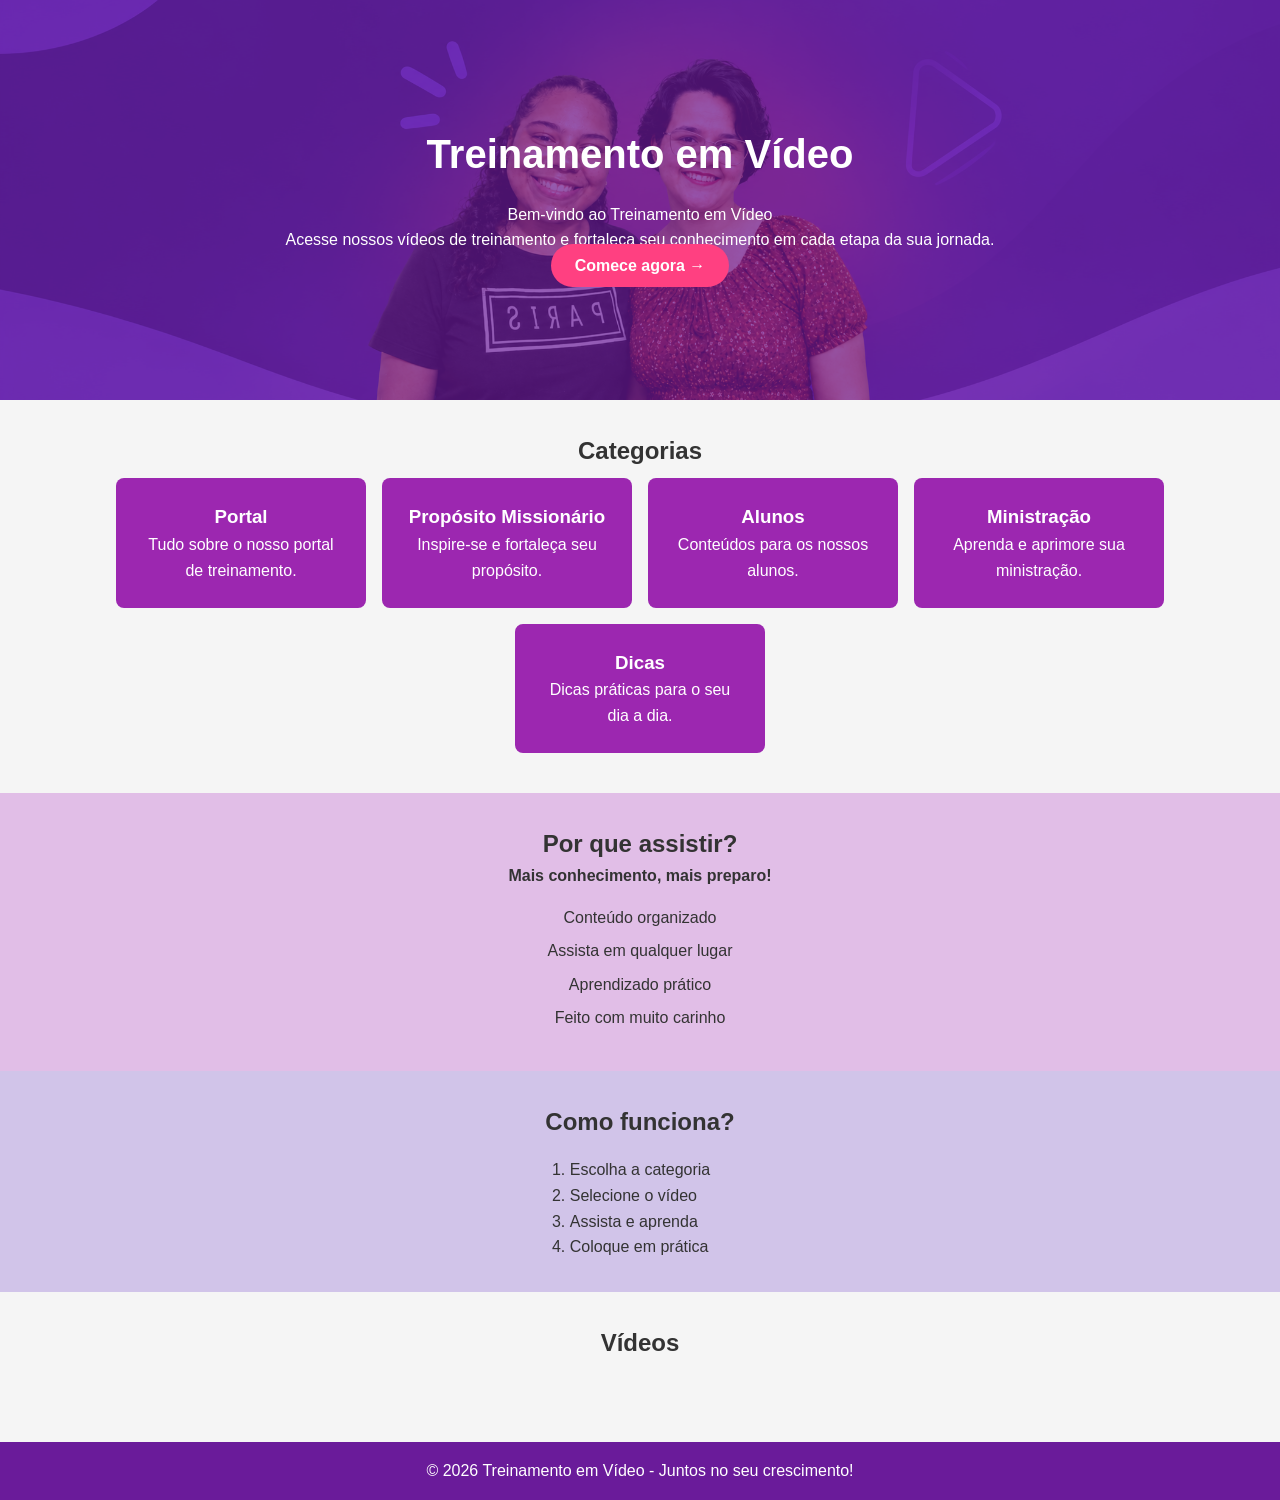
==== index.html @ 5c765dc5 "site de treinamentos" ====
<!DOCTYPE html>
<html lang="pt-BR">
<head>
  <meta charset="UTF-8">
  <meta name="viewport" content="width=device-width, initial-scale=1.0">
  <title>Treinamento em Vídeo</title>
  <link rel="stylesheet" href="/style/style.css">
</head>

<body>
    <header class="hero">
        <div class="hero-text">
            <h1>Treinamento em Vídeo</h1>
            <p>Bem-vindo ao Treinamento em Vídeo<br>
            Acesse nossos vídeos de treinamento e fortaleça seu conhecimento em cada etapa da sua jornada.</p>
            <a href="#categorias" class="btn">Comece agora →</a>
        </div>
    </header>
    
    <main>
        <!-- Categorias -->
        <section id="categorias" class="categories">
            <h2>Categorias</h2>
            <div class="cards">
                
                <div class="card" onclick="showVideos('portal')">
                    <h3>Portal</h3>
                    <p>Tudo sobre o nosso portal de treinamento.</p>
                </div>
        
                <div class="card" onclick="showVideos('proposito')">
                    <h3>Propósito Missionário</h3>
                    <p>Inspire-se e fortaleça seu propósito.</p>
                </div>
                
                <div class="card" onclick="showVideos('alunos')">
                    <h3>Alunos</h3>
                    <p>Conteúdos para os nossos alunos.</p>
                </div>
        
                <div class="card" onclick="showVideos('ministracao')">
                    <h3>Ministração</h3>
                    <p>Aprenda e aprimore sua ministração.</p>
                </div>
                
                <div class="card" onclick="showVideos('dicas')">
                    <h3>Dicas</h3>
                    <p>Dicas práticas para o seu dia a dia.</p>
                </div>
            </div>
        </section>
        
        <!-- Por que assistir -->
        <section class="info">
            <h2>Por que assistir?</h2>
            <p><strong>Mais conhecimento, mais preparo!</strong></p>
            
            <ul>
                <li>Conteúdo organizado</li>
                <li>Assista em qualquer lugar</li>
                <li>Aprendizado prático</li>
                <li>Feito com muito carinho</li>
            </ul>
        </section>
        
        <!-- Como funciona -->
        <section class="steps">
            <h2>Como funciona?</h2>
            
            <ol>
                <li>Escolha a categoria</li>
                <li>Selecione o vídeo</li>
                <li>Assista e aprenda</li>
                <li>Coloque em prática</li>
            </ol>
        </section>
        
        <!-- Vídeos -->
        <section id="videos" class="videos">
            <h2>Vídeos</h2>
            <div id="video-list" class="video-list"></div>
        </section>
    </main>
    
    <footer>
        <p>© 2026 Treinamento em Vídeo - Juntos no seu crescimento!</p>
    </footer>
    
    <script src="/scripts/script.js"></script>
</body>
</html>
---- style/style.css ----
/* Reset */
* {
  margin: 0;
  padding: 0;
  box-sizing: border-box;
}

body {
  font-family: 'Arial', sans-serif;
  background: #f5f5f5;
  color: #333;
  line-height: 1.6;
}

/* Hero */
.hero {
  background: url("/img/background.png") no-repeat center center/cover;
  height: 400px;
  display: flex;
  align-items: center;
  justify-content: center;
  text-align: center;
  color: #fff;
  position: relative;
}

.hero::after {
  content: "";
  position: absolute;
  top: 0; left: 0; right: 0; bottom: 0;
  background: rgba(106, 27, 154, 0.7);
}

.hero-text {
  position: relative;
  z-index: 1;
}

.hero h1 {
  font-size: 2.5rem;
  margin-bottom: 1rem;
}

.hero .btn {
  background: #ff4081;
  color: #fff;
  padding: 0.8rem 1.5rem;
  border-radius: 25px;
  text-decoration: none;
  font-weight: bold;
  transition: background 0.3s;
}

.hero .btn:hover {
  background: #f50057;
}

/* Categorias */
.categories {
  padding: 2rem;
  text-align: center;
}

.cards {
  display: flex;
  flex-wrap: wrap;
  justify-content: center;
}

.card {
  background: #9c27b0;
  color: #fff;
  padding: 1.5rem;
  margin: 0.5rem;
  border-radius: 8px;
  width: 250px;
  cursor: pointer;
  transition: transform 0.2s ease, background 0.3s;
}

.card:hover {
  transform: scale(1.05);
  background: #7b1fa2;
}

/* Info */
.info {
  background: #e1bee7;
  padding: 2rem;
  text-align: center;
}

.info ul {
  list-style: none;
  margin-top: 1rem;
}

.info li {
  margin: 0.5rem 0;
}

/* Steps */
.steps {
  background: #d1c4e9;
  padding: 2rem;
  text-align: center;
}

.steps ol {
  margin-top: 1rem;
  text-align: left;
  display: inline-block;
}

/* Vídeos */
.videos {
  padding: 2rem;
  text-align: center;
}

.video-list {
  display: flex;
  flex-wrap: wrap;
  justify-content: center;
  margin-top: 1rem;
}

.video-card {
  background: #fff;
  border: 1px solid #ddd;
  border-radius: 8px;
  margin: 0.5rem;
  padding: 1rem;
  width: 300px;
}

.video-card iframe {
  width: 100%;
  height: 180px;
  border-radius: 8px;
}

/* Footer */
footer {
  background: #6a1b9a;
  color: #fff;
  text-align: center;
  padding: 1rem;
  margin-top: 2rem;
}

/* Responsividade */
@media (max-width: 768px) {
  .hero {
    height: 250px;
  }

  .card {
    width: 100%;
  }

  .video-card {
    width: 100%;
  }
}
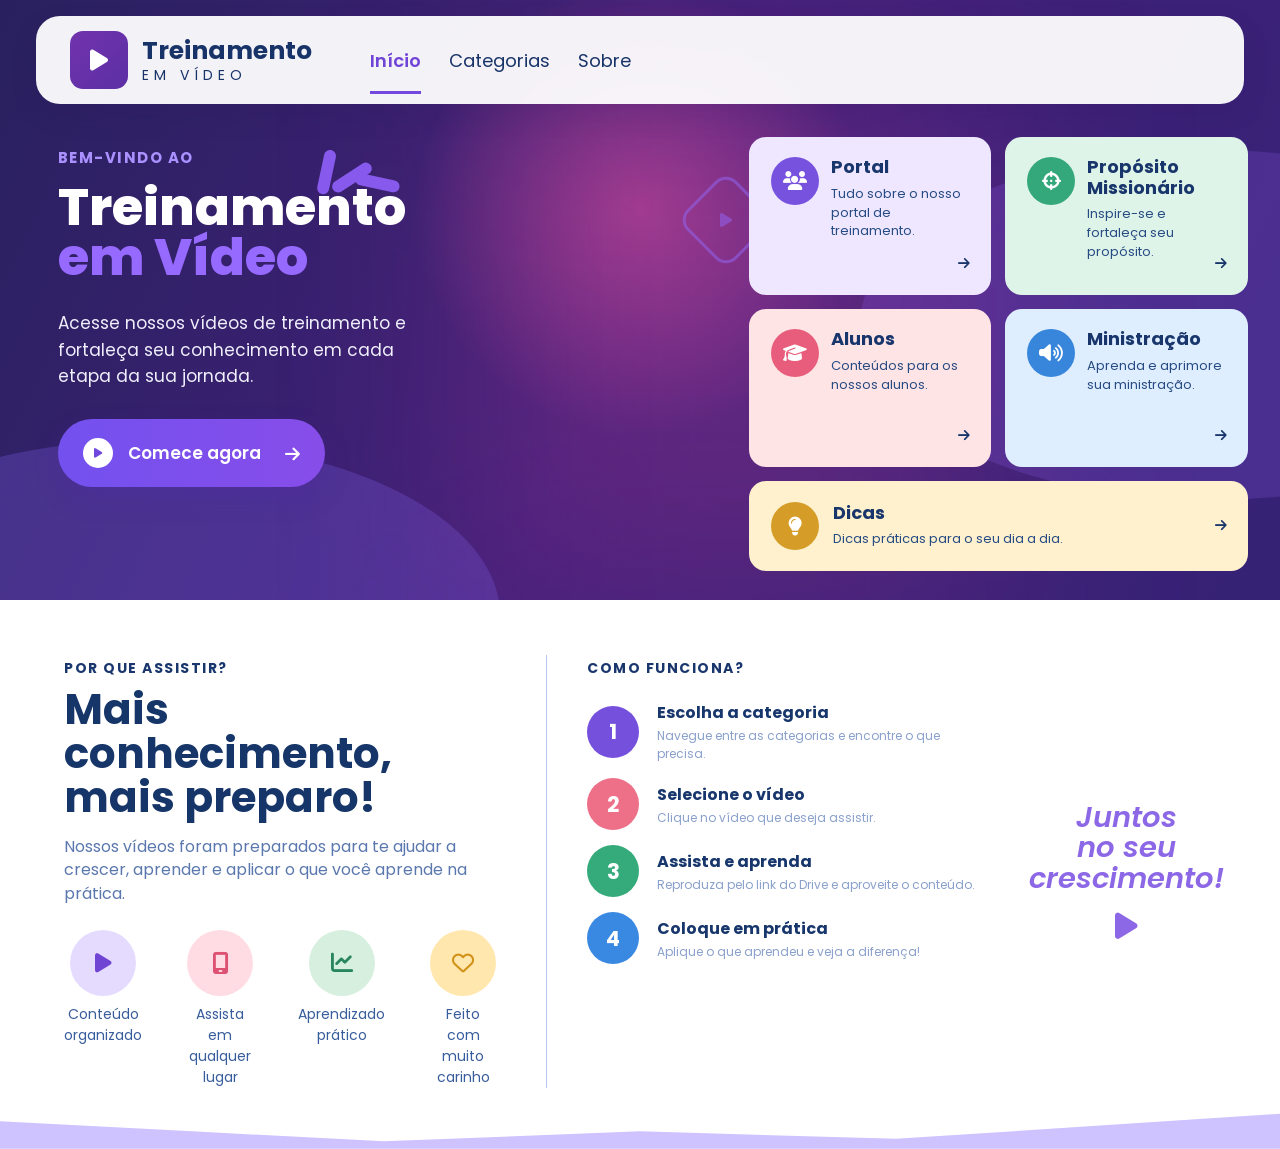
==== commit 6cc0f915: "SITE TREINAMENTO SEGUNDO SITE" ====
--- a/index.html
+++ b/index.html
@@ -1,91 +1,310 @@
 <!DOCTYPE html>
 <html lang="pt-BR">
 <head>
-  <meta charset="UTF-8">
-  <meta name="viewport" content="width=device-width, initial-scale=1.0">
-  <title>Treinamento em Vídeo</title>
-  <link rel="stylesheet" href="/style/style.css">
+    <meta charset="UTF-8">
+    <meta name="viewport" content="width=device-width, initial-scale=1.0">
+    <title>Treinamento em Vídeo</title>
+    <link rel="preconnect" href="https://fonts.googleapis.com">
+    <link rel="preconnect" href="https://fonts.gstatic.com" crossorigin>
+    <link href="https://fonts.googleapis.com/css2?family=Poppins:wght@400;500;600;700;800&display=swap" rel="stylesheet">
+    <link rel="stylesheet" href="https://cdnjs.cloudflare.com/ajax/libs/font-awesome/6.5.2/css/all.min.css">
+    <link rel="stylesheet" href="/style/style.css">
 </head>
 
 <body>
-    <header class="hero">
-        <div class="hero-text">
-            <h1>Treinamento em Vídeo</h1>
-            <p>Bem-vindo ao Treinamento em Vídeo<br>
-            Acesse nossos vídeos de treinamento e fortaleça seu conhecimento em cada etapa da sua jornada.</p>
-            <a href="#categorias" class="btn">Comece agora →</a>
-        </div>
+    <header class="header">
+        <div class="logo">
+            <div class="logo-icon">
+                <i class="fa-solid fa-play"></i>
+            </div>
+            
+            <div class="logo-text">
+                <strong>Treinamento</strong>
+                <span>EM VÍDEO</span>
+            </div>
+        </div>
+        
+        <nav class="navigation">
+            <a href="#" class="active">
+                Início
+            </a>
+            
+            <a href="#categorias">
+                Categorias
+            </a>
+
+            <a href="#sobre">
+                Sobre
+            </a>
+        </nav>
     </header>
     
-    <main>
-        <!-- Categorias -->
-        <section id="categorias" class="categories">
-            <h2>Categorias</h2>
-            <div class="cards">
-                
-                <div class="card" onclick="showVideos('portal')">
+    <section class="hero">
+        <!-- elementos decorativos -->    
+        <div class="hero-glow"></div>
+        
+        <div class="decor-lines">
+            <span></span>
+            <span></span>
+            <span></span>
+        </div>
+        
+        <div class="play-decoration">
+            <i class="fa-solid fa-play"></i>
+        </div>
+        
+        <!-- conteúdo da esquerda -->
+        <div class="hero-content">
+            <span class="eyebrow">
+                BEM-VINDO AO
+            </span>
+            
+            <h1>
+                Treinamento
+                <br>
+                <span>em Vídeo</span>
+            </h1>
+            
+            <p>
+                Acesse nossos vídeos de treinamento
+                e fortaleça seu conhecimento em
+                cada etapa da sua jornada.
+            </p>
+            
+            <a href="#categorias" class="main-button">   
+                <span class="button-play">
+                    <i class="fa-solid fa-play"></i>
+                </span>
+                Comece agora
+                <i class="fa-solid fa-arrow-right"></i>
+            </a>
+        </div>
+        
+        <!-- CARDS -->
+        <div class="categories" id="categorias">
+            <button class="category-card portal">
+                
+                <div class="card-icon">
+                    <i class="fa-solid fa-users"></i>
+                </div>
+                
+                <div>
                     <h3>Portal</h3>
-                    <p>Tudo sobre o nosso portal de treinamento.</p>
-                </div>
-        
-                <div class="card" onclick="showVideos('proposito')">
+                    
+                    <p>
+                        Tudo sobre o nosso
+                        portal de treinamento.
+                    </p>
+                </div>
+                
+                <i class="fa-solid fa-arrow-right arrow"></i>
+            </button>
+            
+            <button class="category-card mission">
+                <div class="card-icon">
+                    <i class="fa-solid fa-crosshairs"></i>
+                </div>
+                
+                <div>
                     <h3>Propósito Missionário</h3>
-                    <p>Inspire-se e fortaleça seu propósito.</p>
-                </div>
-                
-                <div class="card" onclick="showVideos('alunos')">
-                    <h3>Alunos</h3>
-                    <p>Conteúdos para os nossos alunos.</p>
-                </div>
-        
-                <div class="card" onclick="showVideos('ministracao')">
+                    
+                    <p>
+                        Inspire-se e fortaleça
+                        seu propósito.
+                    </p>
+                </div>
+                
+                <i class="fa-solid fa-arrow-right arrow"></i>
+            </button>
+            
+            <button class="category-card students">
+                <div class="card-icon">
+                    <i class="fa-solid fa-graduation-cap"></i>
+                </div>
+                
+                <div>
+                    <h3>Alunos</h3> 
+                    <p>
+                        Conteúdos para
+                        os nossos alunos.
+                    </p>
+                </div>
+                
+                <i class="fa-solid fa-arrow-right arrow"></i>
+            </button>
+            
+            <button class="category-card ministry">
+                <div class="card-icon">
+                    <i class="fa-solid fa-volume-high"></i>
+                </div>
+                
+                <div>
                     <h3>Ministração</h3>
-                    <p>Aprenda e aprimore sua ministração.</p>
-                </div>
-                
-                <div class="card" onclick="showVideos('dicas')">
+                    <p>
+                        Aprenda e aprimore
+                        sua ministração.
+                    </p>
+                </div>
+                
+                <i class="fa-solid fa-arrow-right arrow"></i>
+            </button>
+            
+            <button class="category-card tips">
+                <div class="card-icon">
+                    <i class="fa-solid fa-lightbulb"></i>
+                </div>
+                
+                <div>
                     <h3>Dicas</h3>
-                    <p>Dicas práticas para o seu dia a dia.</p>
+                    <p>
+                        Dicas práticas para o seu dia a dia.
+                    </p>
+                </div>
+                <i class="fa-solid fa-arrow-right arrow"></i>
+            </button>
+        </div>
+    </section>
+    
+    <section class="information" id="sobre">
+        <div class="why">
+            
+            <span class="section-label">
+                POR QUE ASSISTIR?
+            </span>
+            
+            <h2>
+                Mais conhecimento,
+                <br>
+                mais preparo!
+            </h2>
+            
+            <p>
+                Nossos vídeos foram preparados para te ajudar
+                a crescer, aprender e aplicar o que você aprende
+                na prática.
+            </p>
+            
+            <div class="benefits">
+                <div class="benefit">
+                    <div class="benefit-icon purple">
+                        <i class="fa-solid fa-play"></i>
+                    </div>
+                    
+                    <span>
+                        Conteúdo
+                        <br>
+                        organizado
+                    </span>
+                </div>
+                
+                <div class="benefit">
+                    <div class="benefit-icon pink">
+                        <i class="fa-solid fa-mobile-screen"></i>
+                    </div>
+                    
+                    <span>
+                        Assista em
+                        <br>
+                        qualquer lugar
+                    </span>
+                </div>
+                
+                <div class="benefit">
+                    <div class="benefit-icon green">
+                        <i class="fa-solid fa-chart-line"></i>
+                    </div>
+                    
+                    <span>
+                        Aprendizado
+                        <br>
+                        prático
+                    </span>
+                </div>
+                
+                <div class="benefit">
+                    <div class="benefit-icon yellow">
+                        <i class="fa-regular fa-heart"></i>
+                    </div>
+                    
+                    <span>
+                        Feito com
+                        <br>
+                        muito carinho
+                    </span>
                 </div>
             </div>
-        </section>
-        
-        <!-- Por que assistir -->
-        <section class="info">
-            <h2>Por que assistir?</h2>
-            <p><strong>Mais conhecimento, mais preparo!</strong></p>
-            
-            <ul>
-                <li>Conteúdo organizado</li>
-                <li>Assista em qualquer lugar</li>
-                <li>Aprendizado prático</li>
-                <li>Feito com muito carinho</li>
-            </ul>
-        </section>
-        
-        <!-- Como funciona -->
-        <section class="steps">
-            <h2>Como funciona?</h2>
-            
-            <ol>
-                <li>Escolha a categoria</li>
-                <li>Selecione o vídeo</li>
-                <li>Assista e aprenda</li>
-                <li>Coloque em prática</li>
-            </ol>
-        </section>
-        
-        <!-- Vídeos -->
-        <section id="videos" class="videos">
-            <h2>Vídeos</h2>
-            <div id="video-list" class="video-list"></div>
-        </section>
-    </main>
-    
-    <footer>
-        <p>© 2026 Treinamento em Vídeo - Juntos no seu crescimento!</p>
-    </footer>
-    
+        </div>
+        
+        <div class="how">
+            <span class="section-label">
+                COMO FUNCIONA?
+            </span>
+            
+            <div class="steps">
+                <div class="step">
+                    <div class="step-number purple-bg">
+                        1
+                    </div>
+                    
+                    <div>
+                        <h3>Escolha a categoria</h3>
+                        <p>
+                            Navegue entre as categorias e encontre o que precisa.
+                        </p>
+                    </div>
+                </div>
+                
+                <div class="step">
+                    <div class="step-number pink-bg">
+                        2
+                    </div>
+                    
+                    <div>
+                        <h3>Selecione o vídeo</h3>
+                        <p>
+                            Clique no vídeo que deseja assistir.
+                        </p>
+                    </div>
+                </div>
+                
+                <div class="step">
+                    <div class="step-number green-bg">
+                        3
+                    </div>
+                    
+                    <div>
+                        <h3>Assista e aprenda</h3>
+                        <p>
+                            Reproduza pelo link do Drive e aproveite o conteúdo.
+                        </p>
+                    </div>
+                </div>
+                
+                <div class="step">
+                    <div class="step-number blue-bg">
+                        4
+                    </div>
+                    
+                    <div>
+                        <h3>Coloque em prática</h3>
+                        <p>Aplique o que aprendeu e veja a diferença!</p>
+                    </div>
+                </div>
+            </div>
+        </div>
+        
+        <div class="growth-message">
+            <span>
+                Juntos
+                <br>
+                no seu
+                <br>
+                crescimento!
+            </span>
+            
+            <i class="fa-solid fa-play"></i>
+        </div>
+    </section>
     <script src="/scripts/script.js"></script>
 </body>
 </html>
--- a/style/style.css
+++ b/style/style.css
@@ -1,165 +1,915 @@
-/* Reset */
+/* =====================================================
+   RESET
+===================================================== */
+
 * {
-  margin: 0;
-  padding: 0;
-  box-sizing: border-box;
-}
+    margin: 0;
+    padding: 0;
+    box-sizing: border-box;
+}
+
+html {scroll-behavior: smooth;}
 
 body {
-  font-family: 'Arial', sans-serif;
-  background: #f5f5f5;
-  color: #333;
-  line-height: 1.6;
-}
-
-/* Hero */
+    font-family: "Poppins", sans-serif;
+    color: #142f63;
+    background: #ffffff;
+    overflow-x: hidden;
+}
+
+button,
+input {
+    font-family: inherit;
+}
+
+button {border: none;}
+
+
+/* =====================================================
+   HEADER
+===================================================== */
+
+.header {
+    width: calc(100% - 72px);
+    height: 88px;
+    position: absolute;
+    top: 16px;
+    left: 36px;
+    z-index: 20;
+    display: flex;
+    align-items: center;
+    padding: 0 34px;
+    background: rgba(255,255,255,0.94);
+    border-radius: 24px;
+    box-shadow: 0 10px 30px rgba(23, 18, 70, 0.08);
+}
+
+
+/* logo */
+.logo {
+    display: flex;
+    align-items: center;
+    gap: 14px;
+    min-width: 360px;
+}
+
+.logo-icon {
+    width: 58px;
+    height: 58px;
+    display: flex;
+    align-items: center;
+    justify-content: center;
+    border-radius: 13px;
+    background:
+        linear-gradient(
+            135deg,
+            #7133ad,
+            #5c2fa5
+        );
+
+    color: white;
+    font-size: 24px;
+}
+
+.logo-text {
+    display: flex;
+    flex-direction: column;
+    line-height: 1;
+}
+
+.logo-text strong {
+    font-size: 31px;
+    color: #173368;
+    font-weight: 700;
+}
+
+.logo-text span {
+    margin-top: 5px;
+    font-size: 14px;
+    letter-spacing: 5px;
+    color: #173368;
+}
+
+
+/* navegação */
+
+.navigation {
+    display: flex;
+    align-items: center;
+    gap: 52px;
+}
+
+.navigation a {
+    position: relative;
+    text-decoration: none;
+    color: #173368;
+    font-size: 18px;
+}
+
+.navigation a.active {
+    color: #7044d7;
+    font-weight: 600;
+}
+
+.navigation a.active::after {
+    content: "";
+    position: absolute;
+    left: 0;
+    right: 0;
+    bottom: -20px;
+    height: 3px;
+    background: #7348df;
+}
+
+
+/* header direita */
+
+.header-right {
+    margin-left: auto;
+    display: flex;
+    align-items: center;
+    gap: 28px;
+}
+
+.search {
+    width: 318px;
+    height: 46px;
+    border-radius: 25px;
+    display: flex;
+    align-items: center;
+    gap: 14px;
+    padding: 0 18px;
+    background: #e8edf5;
+}
+
+.search i {
+    color: #173368;
+    font-size: 17px;
+}
+
+.search input {
+    width: 100%;
+    border: none;
+    outline: none;
+    background: transparent;
+    color: #173368;
+    font-size: 14px;
+}
+
+.search input::placeholder {
+    color: #7d91b7;
+}
+
+.profile-button {
+    width: 46px;
+    height: 46px;
+    border-radius: 50%;
+    background: #35217e;
+    color: white;
+    font-size: 18px;
+    cursor: pointer;
+}
+
+
+/* =====================================================
+   HERO
+===================================================== */
+
 .hero {
-  background: url("/img/background.png") no-repeat center center/cover;
-  height: 400px;
-  display: flex;
-  align-items: center;
-  justify-content: center;
-  text-align: center;
-  color: #fff;
-  position: relative;
+    min-height: 600px;
+    position: relative;
+    overflow: hidden;
+    padding-top: 145px;
+    background:
+
+        radial-gradient(
+            circle at 50% 35%,
+            rgba(183, 69, 151, 0.72),
+            transparent 30%
+        ),
+
+        linear-gradient(
+            115deg,
+            #29215f 0%,
+            #43207b 50%,
+            #352275 100%
+        );
+}
+
+
+/* formas decorativas */
+.hero::before {
+    content: "";
+    position: absolute;
+    width: 700px;
+    height: 350px;
+    left: -200px;
+    bottom: -190px;
+    border-radius: 50%;
+    background: rgba(111, 83, 208, 0.35);
 }
 
 .hero::after {
-  content: "";
-  position: absolute;
-  top: 0; left: 0; right: 0; bottom: 0;
-  background: rgba(106, 27, 154, 0.7);
-}
-
-.hero-text {
-  position: relative;
-  z-index: 1;
+    content: "";
+    position: absolute;
+    width: 700px;
+    height: 350px;
+    right: -280px;
+    top: 150px;
+    border-radius: 50%;
+    background: rgba(133, 83, 218, 0.25);
+}
+
+
+/* brilho */
+.hero-glow {
+    position: absolute;
+    width: 500px;
+    height: 500px;
+    left: 38%;
+    top: 100px;
+    background: rgba(213, 68, 151, 0.20);
+    filter: blur(100px);
+}
+
+/* =====================================================
+   HERO TEXTO
+===================================================== */
+
+.hero-content {
+    position: relative;
+    z-index: 8;
+    width: 31%;
+    margin-left: 4.5%;
+}
+
+.eyebrow {
+    color: #aa91ff;
+    font-size: 15px;
+    font-weight: 700;
+    letter-spacing: 1.5px;
 }
 
 .hero h1 {
-  font-size: 2.5rem;
-  margin-bottom: 1rem;
-}
-
-.hero .btn {
-  background: #ff4081;
-  color: #fff;
-  padding: 0.8rem 1.5rem;
-  border-radius: 25px;
-  text-decoration: none;
-  font-weight: bold;
-  transition: background 0.3s;
-}
-
-.hero .btn:hover {
-  background: #f50057;
-}
-
-/* Categorias */
+    margin-top: 12px;
+    color: white;
+    font-size: clamp(46px, 4vw, 68px);
+    line-height: 0.98;
+    font-weight: 800;
+}
+
+.hero h1 span {color: #9669ff;}
+
+.hero-content p {
+    max-width: 390px;
+    margin-top: 28px;
+    color: #f0effc;
+    font-size: 17px;
+    line-height: 1.55;
+}
+
+
+/* botão */
+.main-button {
+    margin-top: 30px;
+    width: 267px;
+    height: 68px;
+    display: flex;
+    align-items: center;
+    gap: 15px;
+    padding: 0 25px;
+    border-radius: 40px;
+    color: white;
+    text-decoration: none;
+    font-size: 17px;
+    font-weight: 600;
+    background:
+        linear-gradient(
+            90deg,
+            #7351ef,
+            #874de9
+        );
+
+    box-shadow:
+        0 12px 25px rgba(76, 41, 165, 0.3);
+    transition: 0.3s;
+}
+
+.main-button:hover {
+    transform: translateY(-3px);
+    box-shadow: 0 15px 35px rgba(76, 41, 165, 0.45);
+}
+
+.main-button > i {
+    margin-left: auto;
+}
+
+.button-play {
+    width: 30px;
+    height: 30px;
+    display: flex;
+    align-items: center;
+    justify-content: center;
+    background: white;
+    color: #7048df;
+    border-radius: 50%;
+    font-size: 11px;
+}
+
+
+/* =====================================================
+   FOTO DAS PESSOAS
+===================================================== */
+.people {
+    position: absolute;
+    z-index: 5;
+    left: 25%;
+    bottom: 0;
+    width: 40%;
+    max-width: 620px;
+}
+
+.people img {
+    display: block;
+    width: 100%;
+    height: auto;
+    object-fit: contain;
+    object-position: bottom;
+    filter:
+        drop-shadow(
+            0 15px 30px rgba(0,0,0,0.15)
+        );
+
+}
+
+/* =====================================================
+   DECORAÇÕES
+===================================================== */
+
+.decor-lines {
+    position: absolute;
+    z-index: 3;
+    left: 25%;
+    top: 155px;
+    display: flex;
+    gap: 14px;
+    transform: rotate(12deg);
+}
+
+.decor-lines span {
+    width: 12px;
+    height: 45px;
+    border-radius: 20px;
+    background: #8759ec;
+}
+
+.decor-lines span:nth-child(2) {
+    transform: rotate(45deg);
+}
+
+.decor-lines span:nth-child(3) {
+    transform: rotate(90deg);
+}
+
+
+.play-decoration {
+    position: absolute;
+    z-index: 3;
+    left: 54%;
+    top: 185px;
+    width: 70px;
+    height: 70px;
+    display: flex;
+    align-items: center;
+    justify-content: center;
+    border: 3px solid rgba(146, 95, 230, 0.6);
+    border-radius: 15px;
+    transform: rotate(45deg);
+    color: rgba(146, 95, 230, 0.6);
+}
+
+.play-decoration i { transform: rotate(-45deg);}
+
+
+/* =====================================================
+   CARDS
+===================================================== */
+
 .categories {
-  padding: 2rem;
-  text-align: center;
-}
-
-.cards {
-  display: flex;
-  flex-wrap: wrap;
-  justify-content: center;
-}
-
-.card {
-  background: #9c27b0;
-  color: #fff;
-  padding: 1.5rem;
-  margin: 0.5rem;
-  border-radius: 8px;
-  width: 250px;
-  cursor: pointer;
-  transition: transform 0.2s ease, background 0.3s;
-}
-
-.card:hover {
-  transform: scale(1.05);
-  background: #7b1fa2;
-}
-
-/* Info */
-.info {
-  background: #e1bee7;
-  padding: 2rem;
-  text-align: center;
-}
-
-.info ul {
-  list-style: none;
-  margin-top: 1rem;
-}
-
-.info li {
-  margin: 0.5rem 0;
-}
-
-/* Steps */
+    position: absolute;
+    z-index: 10;
+    right: 2.5%;
+    top: 137px;
+    width: 37%;
+    display: grid;
+    grid-template-columns: 1fr 1fr;
+    gap: 14px;
+}
+
+.category-card {
+    min-height: 158px;
+    position: relative;
+    padding: 20px 22px;
+    border-radius: 17px;
+    text-align: left;
+    cursor: pointer;
+    display: grid;
+    grid-template-columns: 48px 1fr;
+    column-gap: 12px;
+    transition: 0.25s;
+}
+
+.category-card:hover {
+    transform: translateY(-4px);
+    box-shadow:
+        0 15px 30px rgba(0,0,0,0.12);
+}
+
+.category-card h3 {
+    color: #18366b;
+    font-size: 18px;
+    line-height: 1.15;
+    margin-bottom: 7px;
+}
+
+.category-card p {
+    color: #274b83;
+    font-size: 13px;
+    line-height: 1.45;
+}
+
+.card-icon {
+    width: 48px;
+    height: 48px;
+    display: flex;
+    align-items: center;
+    justify-content: center;
+    border-radius: 50%;
+    color: white;
+    font-size: 19px;
+}
+
+.arrow {
+    position: absolute;
+    right: 21px;
+    bottom: 25px;
+    color: #18366b;
+}
+
+
+/* cores dos cards */
+
+.portal {background: #eee7ff;}
+
+.portal .card-icon {background: #7652df;}
+
+.mission {background: #dff4e8;}
+
+.mission .card-icon {background: #35a87b;}
+
+.students {background: #ffe4e6;}
+
+.students .card-icon {background: #e85d7c;}
+
+.ministry {background: #dfeeff;}
+
+.ministry .card-icon {background: #3786dc;}
+
+.tips {
+    grid-column: 1 / 3;
+    min-height: 90px;
+    display: flex;
+    align-items: center;
+    gap: 14px;
+    background: #fff1ce;
+}
+
+.tips .card-icon {
+    flex-shrink: 0;
+    background: #d69c28;
+}
+
+.tips .arrow {
+    bottom: auto;
+    top: 50%;
+    transform: translateY(-50%);
+}
+
+/* =====================================================
+   INFORMAÇÕES
+===================================================== */
+
+.information {
+    position: relative;
+    min-height: 390px;
+    padding: 55px 5% 60px;
+    display: grid;
+    grid-template-columns: 1fr 1.1fr 180px;
+    gap: 50px;
+    background: white;
+}
+
+
+/* onda inferior */
+.information::after {
+    content: "";
+    position: absolute;
+    left: 0;
+    right: 0;
+    bottom: -1px;
+    height: 50px;
+    background: #cec2ff;
+    clip-path:
+        polygon(
+            0 45%,
+            15% 65%,
+            30% 85%,
+            50% 65%,
+            70% 80%,
+            100% 30%,
+            100% 100%,
+            0 100%
+        );
+}
+
+
+.section-label {
+    color: #19366d;
+    font-size: 14px;
+    font-weight: 700;
+    letter-spacing: 1.5px;
+}
+
+.why h2 {
+    margin-top: 8px;
+    color: #163568;
+    font-size: 42px;
+    line-height: 1.05;
+}
+
+.why > p {
+    max-width: 450px;
+    margin-top: 15px;
+    color: #5b78ae;
+    line-height: 1.45;
+    font-size: 16px;
+}
+
+
+/* benefícios */
+.benefits {
+    margin-top: 25px;
+    display: flex;
+    gap: 45px;
+}
+
+.benefit {
+    text-align: center;
+    color: #385d9c;
+    font-size: 14px;
+}
+
+.benefit-icon {
+    width: 66px;
+    height: 66px;
+    margin: 0 auto 8px;
+    border-radius: 50%;
+    display: flex;
+    align-items: center;
+    justify-content: center;
+    font-size: 22px;
+}
+
+.purple {
+    background: #e5dbff;
+    color: #7045d4;
+}
+
+.pink {
+    background: #ffdce3;
+    color: #dd5273;
+}
+
+.green {
+    background: #d6efdf;
+    color: #29855e;
+}
+
+.yellow {
+    background: #ffe7ae;
+    color: #d29117;
+}
+
+
+/* =====================================================
+   COMO FUNCIONA
+===================================================== */
+.how {
+    padding-left: 40px;
+    border-left: 1px solid #b6c8eb;
+}
+
 .steps {
-  background: #d1c4e9;
-  padding: 2rem;
-  text-align: center;
-}
-
-.steps ol {
-  margin-top: 1rem;
-  text-align: left;
-  display: inline-block;
-}
-
-/* Vídeos */
-.videos {
-  padding: 2rem;
-  text-align: center;
-}
-
-.video-list {
-  display: flex;
-  flex-wrap: wrap;
-  justify-content: center;
-  margin-top: 1rem;
-}
-
-.video-card {
-  background: #fff;
-  border: 1px solid #ddd;
-  border-radius: 8px;
-  margin: 0.5rem;
-  padding: 1rem;
-  width: 300px;
-}
-
-.video-card iframe {
-  width: 100%;
-  height: 180px;
-  border-radius: 8px;
-}
-
-/* Footer */
-footer {
-  background: #6a1b9a;
-  color: #fff;
-  text-align: center;
-  padding: 1rem;
-  margin-top: 2rem;
-}
-
-/* Responsividade */
-@media (max-width: 768px) {
-  .hero {
-    height: 250px;
-  }
-
-  .card {
-    width: 100%;
-  }
-
-  .video-card {
-    width: 100%;
-  }
-}
+    margin-top: 20px;
+    display: flex;
+    flex-direction: column;
+    gap: 15px;
+}
+
+.step {
+    display: flex;
+    align-items: center;
+    gap: 18px;
+}
+
+.step-number {
+    width: 52px;
+    height: 52px;
+    flex-shrink: 0;
+    display: flex;
+    align-items: center;
+    justify-content: center;
+    border-radius: 50%;
+    color: white;
+    font-size: 21px;
+    font-weight: 700;
+}
+
+.purple-bg {background: #7550dd;}
+
+.pink-bg {background: #ed7088;}
+
+.green-bg {background: #35aa7b;}
+
+.blue-bg {background: #3988e1;}
+
+.step h3 {
+    color: #17366c;
+    font-size: 16px;
+}
+
+.step p {
+    color: #8aa0cb;
+    font-size: 12px;
+    margin-top: 2px;
+}
+
+
+/* =====================================================
+   MENSAGEM
+===================================================== */
+.growth-message {
+    display: flex;
+    flex-direction: column;
+    align-items: center;
+    justify-content: center;
+    color: #8c68e7;
+    font-size: 29px;
+    font-weight: 600;
+    font-style: italic;
+    line-height: 1.05;
+    text-align: center;
+}
+
+.growth-message i {
+    margin-top: 18px;
+    font-size: 30px;
+}
+
+
+/* =====================================================
+   RESPONSIVIDADE
+===================================================== */
+
+@media (max-width: 1300px) {
+
+    .logo {
+        min-width: 300px;
+    }
+
+    .logo-text strong {
+        font-size: 25px;
+    }
+
+    .navigation {
+        gap: 28px;
+    }
+
+    .search {
+        width: 240px;
+    }
+
+    .people {
+        left: 27%;
+        width: 38%;
+    }
+
+    .categories {
+        width: 39%;
+    }
+
+}
+
+
+@media (max-width: 1050px) {
+
+    .header {
+        width: calc(100% - 30px);
+        left: 15px;
+        padding: 0 20px;
+    }
+
+    .logo {
+        min-width: auto;
+    }
+
+    .logo-text strong {
+        font-size: 21px;
+    }
+
+    .logo-text span {
+        font-size: 10px;
+    }
+
+    .navigation {
+        display: none;
+    }
+
+    .hero {
+        min-height: 900px;
+    }
+
+    .hero-content {
+        width: 45%;
+    }
+
+    .people {
+        left: 30%;
+        width: 45%;
+    }
+
+    .categories {
+        width: 44%;
+    }
+
+    .information {
+        grid-template-columns: 1fr;
+    }
+
+    .how {
+        padding-left: 0;
+        border-left: none;
+        padding-top: 30px;
+    }
+
+    .growth-message {
+        display: none;
+    }
+
+}
+
+
+@media (max-width: 760px) {
+    .header {
+        position: relative;
+        top: 0;
+        left: 0;
+        width: 100%;
+        border-radius: 0;
+        height: 75px;
+        padding: 0 18px;
+    }
+
+    .logo-icon {
+        width: 44px;
+        height: 44px;
+    }
+
+    .logo-text strong {
+        font-size: 18px;
+    }
+
+    .logo-text span {
+        font-size: 8px;
+        letter-spacing: 3px;
+    }
+
+    .header-right {
+        gap: 8px;
+    }
+
+    .search {
+        width: 42px;
+        height: 42px;
+        padding: 0;
+        justify-content: center;
+        background: #edf0f6;
+    }
+
+    .search input {
+        display: none;
+    }
+
+    .profile-button {
+        width: 42px;
+        height: 42px;
+    }
+
+
+    /* HERO */
+    .hero {
+        min-height: auto;
+        padding:
+            55px 20px
+            40px;
+        display: flex;
+        flex-direction: column;
+    }
+
+    .hero-content {
+        width: 100%;
+        margin-left: 0;
+        text-align: center;
+    }
+
+    .hero h1 {
+        font-size: 45px;
+    }
+
+    .hero-content p {
+        margin-left: auto;
+        margin-right: auto;
+    }
+
+    .main-button {
+        margin-left: auto;
+        margin-right: auto;
+    }
+
+    .people {
+        position: relative;
+        left: auto;
+        bottom: auto;
+        width: 100%;
+        max-width: 500px;
+        margin:
+            20px auto
+            0;
+        order: 2;
+    }
+
+    .categories {
+        position: relative;
+        right: auto;
+        top: auto;
+        width: 100%;
+        margin-top: 25px;
+        order: 3;
+    }
+
+    .decor-lines,
+    .play-decoration {
+        display: none;
+    }
+
+
+    /* INFORMAÇÕES */
+    .information {
+        padding:
+            45px 25px
+            80px;
+    }
+
+    .why h2 {
+        font-size: 34px;
+    }
+
+    .benefits {
+        display: grid;
+        grid-template-columns: 1fr 1fr;
+        gap: 25px;
+    }
+}
+
+
+@media (max-width: 480px) {
+    .category-card {
+        min-height: 145px;
+    }
+
+    .category-card h3 {
+        font-size: 16px;
+    }
+
+    .category-card p {
+        font-size: 11px;
+    }
+
+    .tips {
+        min-height: 85px;
+    }
+
+    .benefits {
+        gap: 20px;
+    }
+}
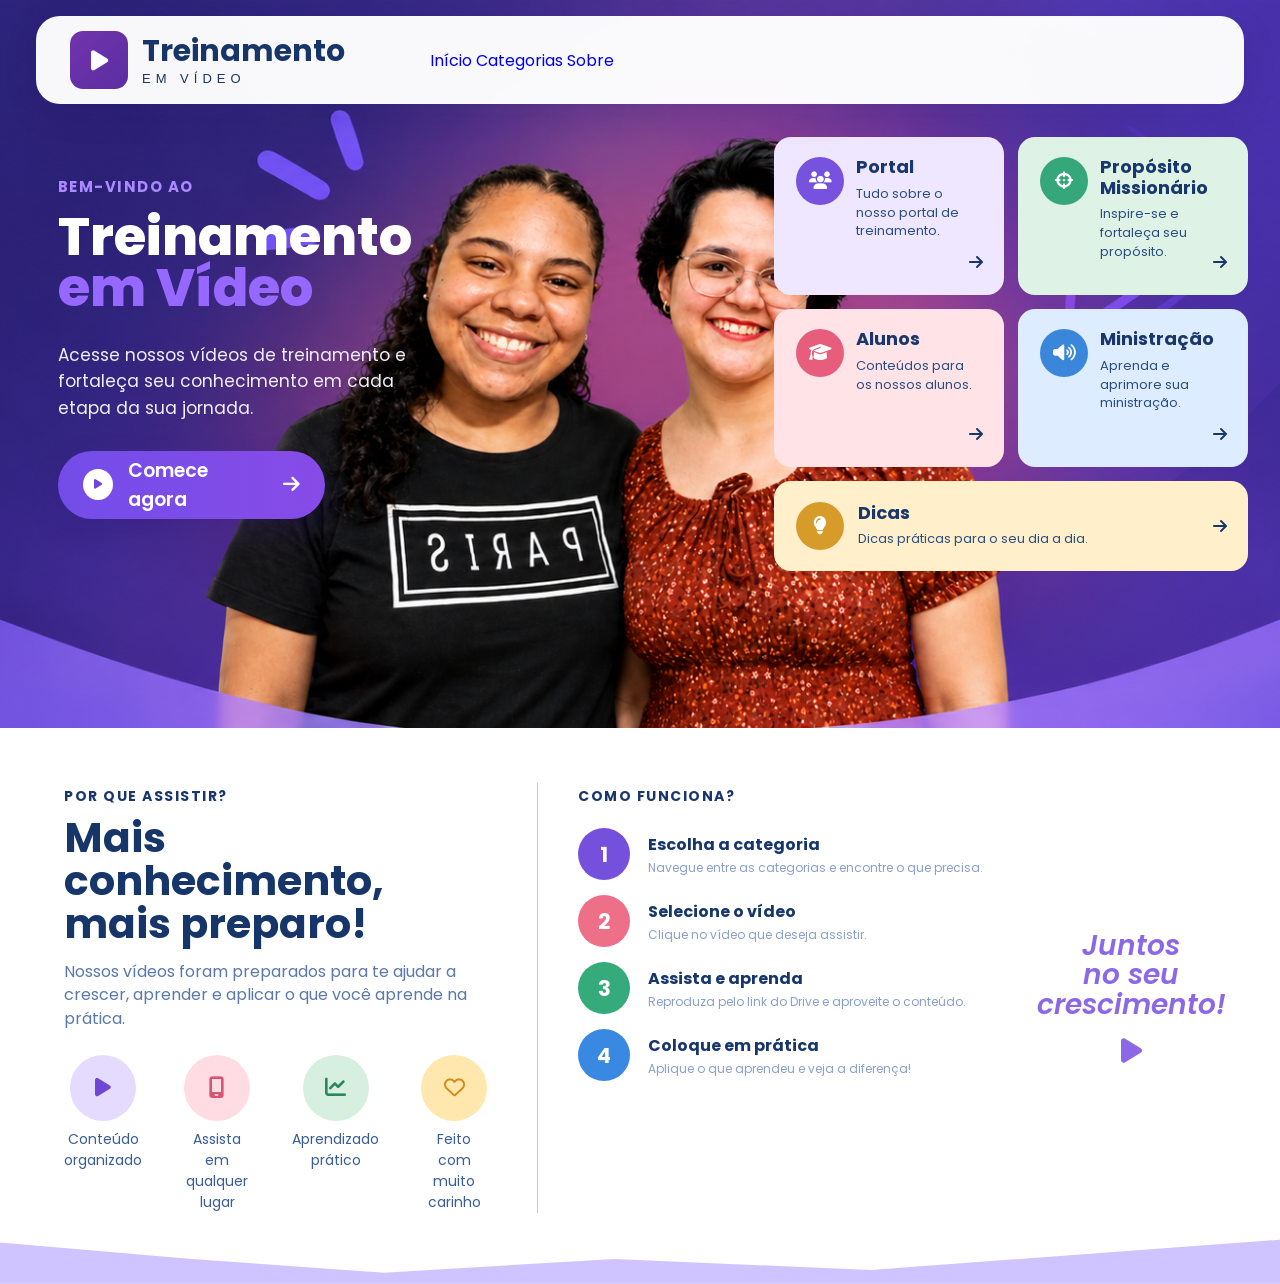
==== commit e5f84a5a: "FIXING WEBSITE" ====
--- a/index.html
+++ b/index.html
@@ -1,310 +1,257 @@
 <!DOCTYPE html>
 <html lang="pt-BR">
+
 <head>
     <meta charset="UTF-8">
     <meta name="viewport" content="width=device-width, initial-scale=1.0">
+    <meta name="description" content="Treinamento em vídeo">
     <title>Treinamento em Vídeo</title>
+
+    <!--==============GOOGLE FONTS==============-->
     <link rel="preconnect" href="https://fonts.googleapis.com">
     <link rel="preconnect" href="https://fonts.gstatic.com" crossorigin>
     <link href="https://fonts.googleapis.com/css2?family=Poppins:wght@400;500;600;700;800&display=swap" rel="stylesheet">
+
+    <!--==============FONT AWESOME==============-->
     <link rel="stylesheet" href="https://cdnjs.cloudflare.com/ajax/libs/font-awesome/6.5.2/css/all.min.css">
+
+    <!--==============CSS==============-->
     <link rel="stylesheet" href="/style/style.css">
 </head>
 
 <body>
-    <header class="header">
-        <div class="logo">
-            <div class="logo-icon">
-                <i class="fa-solid fa-play"></i>
-            </div>
+    <!--==============HERO==============-->
+    <section class="hero" id="inicio">
+
+        <!--==============HEADER==============-->
+        <header class="header">
             
-            <div class="logo-text">
-                <strong>Treinamento</strong>
-                <span>EM VÍDEO</span>
-            </div>
-        </div>
-        
-        <nav class="navigation">
-            <a href="#" class="active">
-                Início
+            <!-- LOGO -->
+            <a href="#inicio" class="logo">
+                <div class="logo-icon">
+                    <i class="fa-solid fa-play"></i>
+                </div>
+
+                <div class="logo-text">
+                    <strong>Treinamento</strong>
+
+                    <span>EM VÍDEO</span>
+                </div>
             </a>
+
+            <!-- MENU -->
+            <nav class="menu">
+                <a href="#inicio" class="active">Início</a>
+                <a href="#categorias">Categorias</a>
+                <a href="#sobre">Sobre</a>
+            </nav>
+        </header>
+
+        <!--==============CONTEÚDO DO HERO==============-->
+        <div class="hero-content">
             
-            <a href="#categorias">
-                Categorias
-            </a>
-
-            <a href="#sobre">
-                Sobre
-            </a>
-        </nav>
-    </header>
-    
-    <section class="hero">
-        <!-- elementos decorativos -->    
-        <div class="hero-glow"></div>
-        
-        <div class="decor-lines">
-            <span></span>
-            <span></span>
-            <span></span>
-        </div>
-        
-        <div class="play-decoration">
-            <i class="fa-solid fa-play"></i>
-        </div>
-        
-        <!-- conteúdo da esquerda -->
-        <div class="hero-content">
-            <span class="eyebrow">
-                BEM-VINDO AO
-            </span>
-            
-            <h1>
-                Treinamento
-                <br>
-                <span>em Vídeo</span>
-            </h1>
-            
-            <p>
-                Acesse nossos vídeos de treinamento
-                e fortaleça seu conhecimento em
-                cada etapa da sua jornada.
-            </p>
-            
-            <a href="#categorias" class="main-button">   
-                <span class="button-play">
-                    <i class="fa-solid fa-play"></i>
-                </span>
-                Comece agora
-                <i class="fa-solid fa-arrow-right"></i>
-            </a>
-        </div>
-        
-        <!-- CARDS -->
-        <div class="categories" id="categorias">
-            <button class="category-card portal">
-                
-                <div class="card-icon">
-                    <i class="fa-solid fa-users"></i>
-                </div>
-                
-                <div>
-                    <h3>Portal</h3>
-                    
-                    <p>
-                        Tudo sobre o nosso
-                        portal de treinamento.
-                    </p>
-                </div>
-                
-                <i class="fa-solid fa-arrow-right arrow"></i>
-            </button>
-            
-            <button class="category-card mission">
-                <div class="card-icon">
-                    <i class="fa-solid fa-crosshairs"></i>
-                </div>
-                
-                <div>
-                    <h3>Propósito Missionário</h3>
-                    
-                    <p>
-                        Inspire-se e fortaleça
-                        seu propósito.
-                    </p>
-                </div>
-                
-                <i class="fa-solid fa-arrow-right arrow"></i>
-            </button>
-            
-            <button class="category-card students">
-                <div class="card-icon">
-                    <i class="fa-solid fa-graduation-cap"></i>
-                </div>
-                
-                <div>
-                    <h3>Alunos</h3> 
-                    <p>
-                        Conteúdos para
-                        os nossos alunos.
-                    </p>
-                </div>
-                
-                <i class="fa-solid fa-arrow-right arrow"></i>
-            </button>
-            
-            <button class="category-card ministry">
-                <div class="card-icon">
-                    <i class="fa-solid fa-volume-high"></i>
-                </div>
-                
-                <div>
-                    <h3>Ministração</h3>
-                    <p>
-                        Aprenda e aprimore
-                        sua ministração.
-                    </p>
-                </div>
-                
-                <i class="fa-solid fa-arrow-right arrow"></i>
-            </button>
-            
-            <button class="category-card tips">
-                <div class="card-icon">
-                    <i class="fa-solid fa-lightbulb"></i>
-                </div>
-                
-                <div>
-                    <h3>Dicas</h3>
-                    <p>
-                        Dicas práticas para o seu dia a dia.
-                    </p>
-                </div>
-                <i class="fa-solid fa-arrow-right arrow"></i>
-            </button>
+            <!--==============TEXTO À ESQUERDA==============-->
+            <div class="hero-text">
+                <span class="small-title">BEM-VINDO AO</span>
+                <h1>Treinamento<span>em Vídeo</span></h1>
+
+                <p>
+                    Acesse nossos vídeos de treinamento
+                    e fortaleça seu conhecimento em
+                    cada etapa da sua jornada.
+                </p>
+
+                <a href="#categorias" class="start-button">
+                    <span class="button-icon">
+                        <i class="fa-solid fa-play"></i>
+                    </span>
+
+                    <span>Comece agora</span>
+ 
+                    <i class="fa-solid fa-arrow-right"></i>
+                </a>
+            </div>
+
+            <!--==============CATEGORIAS À DIREITA==============-->
+            <div class="categories" id="categorias">
+
+                <!-- PORTAL -->
+                <a href="#" class="category-card portal">
+                    <div class="category-icon">
+                        <i class="fa-solid fa-users"></i>
+                    </div>
+
+                    <div class="category-content">
+                        <h3>Portal</h3>
+                        <p>Tudo sobre o nosso portal de treinamento.</p>
+                    </div>
+
+                    <i class="fa-solid fa-arrow-right card-arrow"></i>
+                </a>
+
+                <!-- PROPÓSITO MISSIONÁRIO -->
+                <a href="#" class="category-card mission">
+                    <div class="category-icon">
+                        <i class="fa-solid fa-crosshairs"></i>
+                    </div>
+
+                    <div class="category-content">
+                        <h3>Propósito Missionário</h3>
+
+                        <p>Inspire-se e fortaleça seu propósito.</p>
+                    </div>
+
+                    <i class="fa-solid fa-arrow-right card-arrow"></i>
+                </a>
+
+                <!-- ALUNOS -->
+                <a href="#" class="category-card students">
+                    <div class="category-icon">
+                        <i class="fa-solid fa-graduation-cap"></i>
+                    </div>
+
+                    <div class="category-content">
+                        <h3>Alunos</h3>
+                        <p>Conteúdos para os nossos alunos.</p>
+                    </div>
+
+                    <i class="fa-solid fa-arrow-right card-arrow"></i>
+                </a>
+
+                <!-- MINISTRAÇÃO -->
+                <a href="#" class="category-card ministry">
+                    <div class="category-icon">
+                        <i class="fa-solid fa-volume-high"></i>
+                    </div>
+
+                    <div class="category-content">
+                        <h3>Ministração</h3>
+                        <p>Aprenda e aprimore sua ministração.</p>
+                    </div>
+
+                    <i class="fa-solid fa-arrow-right card-arrow"></i>
+                </a>
+
+                <!-- DICAS -->
+                <a href="#" class="category-card tips">
+                    <div class="category-icon">
+                        <i class="fa-solid fa-lightbulb"></i>
+                    </div>
+
+                    <div class="category-content">
+                        <h3>Dicas</h3>
+                        <p>Dicas práticas para o seu dia a dia.</p>
+                    </div>
+
+                    <i class="fa-solid fa-arrow-right card-arrow"></i>
+                </a>
+            </div>
         </div>
     </section>
-    
+
+    <!--==============SEÇÃO INFERIOR==============-->
     <section class="information" id="sobre">
-        <div class="why">
-            
-            <span class="section-label">
-                POR QUE ASSISTIR?
-            </span>
-            
-            <h2>
-                Mais conhecimento,
-                <br>
-                mais preparo!
-            </h2>
-            
-            <p>
+
+        <!--==============POR QUE ASSISTIR==============-->
+        <div class="why-section">
+            <span class="section-label">POR QUE ASSISTIR?</span>
+            <h2>Mais conhecimento,<br>mais preparo!</h2>
+            <p class="section-description">
                 Nossos vídeos foram preparados para te ajudar
                 a crescer, aprender e aplicar o que você aprende
                 na prática.
             </p>
-            
+
+            <!-- BENEFÍCIOS -->
             <div class="benefits">
                 <div class="benefit">
                     <div class="benefit-icon purple">
                         <i class="fa-solid fa-play"></i>
                     </div>
-                    
-                    <span>
-                        Conteúdo
-                        <br>
-                        organizado
-                    </span>
-                </div>
-                
+
+                    <span>Conteúdo<br>organizado</span>
+                </div>
+
                 <div class="benefit">
                     <div class="benefit-icon pink">
                         <i class="fa-solid fa-mobile-screen"></i>
                     </div>
-                    
-                    <span>
-                        Assista em
-                        <br>
-                        qualquer lugar
-                    </span>
-                </div>
-                
+
+                    <span>Assista em<br>qualquer lugar</span>
+                </div>
+
                 <div class="benefit">
                     <div class="benefit-icon green">
                         <i class="fa-solid fa-chart-line"></i>
                     </div>
-                    
-                    <span>
-                        Aprendizado
-                        <br>
-                        prático
-                    </span>
-                </div>
-                
+
+                    <span>Aprendizado<br>prático</span>
+                </div>
+
                 <div class="benefit">
                     <div class="benefit-icon yellow">
                         <i class="fa-regular fa-heart"></i>
                     </div>
-                    
-                    <span>
-                        Feito com
-                        <br>
-                        muito carinho
-                    </span>
-                </div>
-            </div>
-        </div>
-        
-        <div class="how">
-            <span class="section-label">
-                COMO FUNCIONA?
-            </span>
-            
+
+                    <span>Feito com<br>muito carinho</span>
+                </div>
+            </div>
+        </div>
+
+        <!--==============COMO FUNCIONA==============-->
+        <div class="how-section">
+            <span class="section-label">COMO FUNCIONA?</span>
+
             <div class="steps">
-                <div class="step">
-                    <div class="step-number purple-bg">
-                        1
-                    </div>
-                    
-                    <div>
+                <!-- ETAPA 1 -->
+                <div class="step">
+                    <div class="step-number purple-bg">1</div>
+
+                    <div class="step-content">
                         <h3>Escolha a categoria</h3>
-                        <p>
-                            Navegue entre as categorias e encontre o que precisa.
-                        </p>
-                    </div>
-                </div>
-                
-                <div class="step">
-                    <div class="step-number pink-bg">
-                        2
-                    </div>
-                    
-                    <div>
+                        <p>Navegue entre as categorias e encontre o que precisa.</p>
+                    </div>
+                </div>
+
+                <!-- ETAPA 2 -->
+                <div class="step">
+                    <div class="step-number pink-bg">2</div>
+
+                    <div class="step-content">
                         <h3>Selecione o vídeo</h3>
-                        <p>
-                            Clique no vídeo que deseja assistir.
-                        </p>
-                    </div>
-                </div>
-                
-                <div class="step">
-                    <div class="step-number green-bg">
-                        3
-                    </div>
-                    
-                    <div>
+                        <p>Clique no vídeo que deseja assistir.</p>
+                    </div>
+                </div>
+
+                <!-- ETAPA 3 -->
+                <div class="step">
+                    <div class="step-number green-bg">3</div>
+
+                    <div class="step-content">
                         <h3>Assista e aprenda</h3>
-                        <p>
-                            Reproduza pelo link do Drive e aproveite o conteúdo.
-                        </p>
-                    </div>
-                </div>
-                
-                <div class="step">
-                    <div class="step-number blue-bg">
-                        4
-                    </div>
-                    
-                    <div>
+                        <p>Reproduza pelo link do Drive e aproveite o conteúdo.</p>
+                    </div>
+                </div>
+
+                <!-- ETAPA 4 -->
+                <div class="step">
+                    <div class="step-number blue-bg">4</div>
+
+                    <div class="step-content">
                         <h3>Coloque em prática</h3>
                         <p>Aplique o que aprendeu e veja a diferença!</p>
                     </div>
                 </div>
             </div>
         </div>
-        
-        <div class="growth-message">
-            <span>
-                Juntos
-                <br>
-                no seu
-                <br>
-                crescimento!
-            </span>
-            
+
+        <!--==============FRASE LATERAL==============-->
+        <div class="growth">
+            <div class="growth-text">Juntos<br>no seu<br>crescimento!</div>
             <i class="fa-solid fa-play"></i>
         </div>
     </section>
+
     <script src="/scripts/script.js"></script>
 </body>
 </html>
--- a/style/style.css
+++ b/style/style.css
@@ -1,6 +1,3 @@
-/* =====================================================
-   RESET
-===================================================== */
 
 * {
     margin: 0;
@@ -12,45 +9,71 @@
 
 body {
     font-family: "Poppins", sans-serif;
-    color: #142f63;
     background: #ffffff;
+    color: #173568;
     overflow-x: hidden;
 }
 
+a {text-decoration: none;}
+
 button,
-input {
-    font-family: inherit;
-}
-
-button {border: none;}
-
-
-/* =====================================================
-   HEADER
-===================================================== */
-
+input {font-family: inherit;}
+
+/*================HERO================*/
+.hero {
+    position: relative;
+    min-height: 728px;
+    overflow: hidden;
+    background-image: url("/img/background.png");
+    background-repeat: no-repeat;
+    background-position: center center;
+    background-size: cover;
+}
+
+.hero::before {
+    content: "";
+    position: absolute;
+    inset: 0;
+    pointer-events: none;
+    background:
+        linear-gradient(
+            90deg,
+            rgba(30, 18, 83, 0.08),
+            transparent 35%,
+            transparent 65%,
+            rgba(30, 18, 83, 0.05)
+        );
+}
+
+/*================HEADER================*/
 .header {
+    position: absolute;
+    z-index: 100;
+    top: 16px;
+    left: 36px;
     width: calc(100% - 72px);
     height: 88px;
-    position: absolute;
-    top: 16px;
-    left: 36px;
-    z-index: 20;
+    padding: 0 34px;
     display: flex;
     align-items: center;
-    padding: 0 34px;
-    background: rgba(255,255,255,0.94);
+    background: rgba(255, 255, 255, 0.97);
     border-radius: 24px;
-    box-shadow: 0 10px 30px rgba(23, 18, 70, 0.08);
-}
-
-
-/* logo */
+    box-shadow:
+        0 10px 35px rgba(
+            18,
+            17,
+            63,
+            0.10
+        );
+}
+
+/*================LOGO================*/
 .logo {
     display: flex;
     align-items: center;
     gap: 14px;
     min-width: 360px;
+    color: #173568;
 }
 
 .logo-icon {
@@ -60,15 +83,14 @@
     align-items: center;
     justify-content: center;
     border-radius: 13px;
+    color: white;
+    font-size: 23px;
     background:
         linear-gradient(
             135deg,
             #7133ad,
-            #5c2fa5
+            #5b2ea2
         );
-
-    color: white;
-    font-size: 24px;
 }
 
 .logo-text {
@@ -78,838 +100,1151 @@
 }
 
 .logo-text strong {
-    font-size: 31px;
-    color: #173368;
+    font-size: 30px;
     font-weight: 700;
 }
 
 .logo-text span {
-    margin-top: 5px;
-    font-size: 14px;
+    margin-top: 6px;
+    font-size: 13px;
     letter-spacing: 5px;
-    color: #173368;
-}
-
-
-/* navegação */
-
-.navigation {
-    display: flex;
-    align-items: center;
-    gap: 52px;
-}
-
-.navigation a {
-    position: relative;
-    text-decoration: none;
-    color: #173368;
-    font-size: 18px;
-}
-
-.navigation a.active {
-    color: #7044d7;
-    font-weight: 600;
-}
-
-.navigation a.active::after {
-    content: "";
-    position: absolute;
-    left: 0;
-    right: 0;
-    bottom: -20px;
-    height: 3px;
-    background: #7348df;
-}
-
-
-/* header direita */
-
-.header-right {
-    margin-left: auto;
-    display: flex;
-    align-items: center;
-    gap: 28px;
-}
-
-.search {
-    width: 318px;
-    height: 46px;
-    border-radius: 25px;
-    display: flex;
-    align-items: center;
-    gap: 14px;
-    padding: 0 18px;
-    background: #e8edf5;
-}
-
-.search i {
-    color: #173368;
-    font-size: 17px;
-}
-
-.search input {
-    width: 100%;
-    border: none;
-    outline: none;
-    background: transparent;
-    color: #173368;
-    font-size: 14px;
-}
-
-.search input::placeholder {
-    color: #7d91b7;
-}
-
-.profile-button {
-    width: 46px;
-    height: 46px;
-    border-radius: 50%;
-    background: #35217e;
-    color: white;
-    font-size: 18px;
-    cursor: pointer;
-}
-
-
-/* =====================================================
-   HERO
-===================================================== */
-
-.hero {
-    min-height: 600px;
-    position: relative;
-    overflow: hidden;
-    padding-top: 145px;
-    background:
-
-        radial-gradient(
-            circle at 50% 35%,
-            rgba(183, 69, 151, 0.72),
-            transparent 30%
-        ),
-
-        linear-gradient(
-            115deg,
-            #29215f 0%,
-            #43207b 50%,
-            #352275 100%
-        );
-}
-
-
-/* formas decorativas */
-.hero::before {
-    content: "";
-    position: absolute;
-    width: 700px;
-    height: 350px;
-    left: -200px;
-    bottom: -190px;
-    border-radius: 50%;
-    background: rgba(111, 83, 208, 0.35);
-}
-
-.hero::after {
-    content: "";
-    position: absolute;
-    width: 700px;
-    height: 350px;
-    right: -280px;
-    top: 150px;
-    border-radius: 50%;
-    background: rgba(133, 83, 218, 0.25);
-}
-
-
-/* brilho */
-.hero-glow {
-    position: absolute;
-    width: 500px;
-    height: 500px;
-    left: 38%;
-    top: 100px;
-    background: rgba(213, 68, 151, 0.20);
-    filter: blur(100px);
-}
-
-/* =====================================================
-   HERO TEXTO
-===================================================== */
-
+    font-weight: 500;
+}
+
+/*================HERO CONTENT================*/
 .hero-content {
     position: relative;
-    z-index: 8;
+    z-index: 10;
+    min-height: 728px;
+}
+
+
+
+
+/*================TEXTO DO HERO================*/
+.hero-text {
+    position: absolute;
+    z-index: 20;
+    top: 174px;
+    left: 4.5%;
     width: 31%;
-    margin-left: 4.5%;
-}
-
-.eyebrow {
-    color: #aa91ff;
+}
+
+.small-title {
+    color: #a98aff;
     font-size: 15px;
     font-weight: 700;
     letter-spacing: 1.5px;
 }
 
-.hero h1 {
+.hero-text h1 {
     margin-top: 12px;
     color: white;
-    font-size: clamp(46px, 4vw, 68px);
+    font-size: clamp(
+        48px,
+        4.1vw,
+        68px
+    );
+
+    font-weight: 800;
     line-height: 0.98;
-    font-weight: 800;
-}
-
-.hero h1 span {color: #9669ff;}
-
-.hero-content p {
+}
+
+
+.hero-text h1 span {
+
+    display: block;
+
+    color: #9768ff;
+
+}
+
+
+.hero-text > p {
+
     max-width: 390px;
+
     margin-top: 28px;
-    color: #f0effc;
+
+    color: #f0effb;
+
     font-size: 17px;
+
     line-height: 1.55;
-}
-
-
-/* botão */
-.main-button {
+
+}
+
+
+/* =====================================================
+   BOTÃO PRINCIPAL
+===================================================== */
+
+.start-button {
+
+    width: 267px;
+
+    height: 68px;
+
     margin-top: 30px;
-    width: 267px;
-    height: 68px;
-    display: flex;
+
+    padding: 0 25px;
+
+    display: flex;
+
     align-items: center;
+
     gap: 15px;
-    padding: 0 25px;
+
+    color: white;
+
     border-radius: 40px;
-    color: white;
-    text-decoration: none;
-    font-size: 17px;
-    font-weight: 600;
+
     background:
         linear-gradient(
             90deg,
-            #7351ef,
-            #874de9
+            #734de9,
+            #874be7
         );
 
+    font-size: 19px;
+
+    font-weight: 600;
+
     box-shadow:
-        0 12px 25px rgba(76, 41, 165, 0.3);
-    transition: 0.3s;
-}
-
-.main-button:hover {
+        0 12px 28px rgba(
+            50,
+            25,
+            120,
+            0.30
+        );
+
+    transition:
+        transform 0.25s ease,
+        box-shadow 0.25s ease;
+
+}
+
+
+.start-button:hover {
+
     transform: translateY(-3px);
-    box-shadow: 0 15px 35px rgba(76, 41, 165, 0.45);
-}
-
-.main-button > i {
-    margin-left: auto;
-}
-
-.button-play {
-    width: 30px;
-    height: 30px;
-    display: flex;
+
+    box-shadow:
+        0 17px 35px rgba(
+            50,
+            25,
+            120,
+            0.42
+        );
+
+}
+
+
+.button-icon {
+
+    width: 31px;
+    height: 31px;
+
+    display: flex;
+
     align-items: center;
     justify-content: center;
+
+    border-radius: 50%;
+
+    color: #7045d7;
+
     background: white;
-    color: #7048df;
-    border-radius: 50%;
+
     font-size: 11px;
-}
-
-
-/* =====================================================
-   FOTO DAS PESSOAS
-===================================================== */
-.people {
+
+}
+
+
+.start-button > i {
+
+    margin-left: auto;
+
+}
+
+
+/* =====================================================
+   CATEGORIAS
+===================================================== */
+
+.categories {
+
     position: absolute;
-    z-index: 5;
-    left: 25%;
-    bottom: 0;
-    width: 40%;
-    max-width: 620px;
-}
-
-.people img {
-    display: block;
-    width: 100%;
-    height: auto;
-    object-fit: contain;
-    object-position: bottom;
-    filter:
-        drop-shadow(
-            0 15px 30px rgba(0,0,0,0.15)
-        );
-
-}
-
-/* =====================================================
-   DECORAÇÕES
-===================================================== */
-
-.decor-lines {
-    position: absolute;
-    z-index: 3;
-    left: 25%;
-    top: 155px;
-    display: flex;
+
+    z-index: 20;
+
+    top: 137px;
+
+    right: 2.5%;
+
+    width: 37%;
+
+    display: grid;
+
+    grid-template-columns:
+        1fr 1fr;
+
     gap: 14px;
-    transform: rotate(12deg);
-}
-
-.decor-lines span {
-    width: 12px;
-    height: 45px;
-    border-radius: 20px;
-    background: #8759ec;
-}
-
-.decor-lines span:nth-child(2) {
-    transform: rotate(45deg);
-}
-
-.decor-lines span:nth-child(3) {
-    transform: rotate(90deg);
-}
-
-
-.play-decoration {
-    position: absolute;
-    z-index: 3;
-    left: 54%;
-    top: 185px;
-    width: 70px;
-    height: 70px;
-    display: flex;
+
+}
+
+
+/* =====================================================
+   CARD
+===================================================== */
+
+.category-card {
+
+    position: relative;
+
+    min-height: 158px;
+
+    padding: 20px 22px;
+
+    display: grid;
+
+    grid-template-columns:
+        48px 1fr;
+
+    column-gap: 12px;
+
+    border-radius: 17px;
+
+    transition:
+        transform 0.25s ease,
+        box-shadow 0.25s ease;
+
+}
+
+
+.category-card:hover {
+
+    transform: translateY(-5px);
+
+    box-shadow:
+        0 15px 35px
+        rgba(0, 0, 0, 0.13);
+
+}
+
+
+.category-icon {
+
+    width: 48px;
+    height: 48px;
+
+    display: flex;
+
     align-items: center;
     justify-content: center;
-    border: 3px solid rgba(146, 95, 230, 0.6);
-    border-radius: 15px;
-    transform: rotate(45deg);
-    color: rgba(146, 95, 230, 0.6);
-}
-
-.play-decoration i { transform: rotate(-45deg);}
-
-
-/* =====================================================
-   CARDS
-===================================================== */
-
-.categories {
+
+    border-radius: 50%;
+
+    color: white;
+
+    font-size: 18px;
+
+}
+
+
+.category-content h3 {
+
+    margin-bottom: 7px;
+
+    color: #19376c;
+
+    font-size: 18px;
+
+    line-height: 1.15;
+
+}
+
+
+.category-content p {
+
+    color: #2b4e82;
+
+    font-size: 13px;
+
+    line-height: 1.45;
+
+}
+
+
+.card-arrow {
+
     position: absolute;
-    z-index: 10;
-    right: 2.5%;
-    top: 137px;
-    width: 37%;
+
+    right: 21px;
+
+    bottom: 25px;
+
+    color: #17376b;
+
+}
+
+
+/* =====================================================
+   CORES DOS CARDS
+===================================================== */
+
+.portal {
+
+    background: #eee7ff;
+
+}
+
+
+.portal .category-icon {
+
+    background: #7652df;
+
+}
+
+
+.mission {
+
+    background: #def3e6;
+
+}
+
+
+.mission .category-icon {
+
+    background: #35a77b;
+
+}
+
+
+.students {
+
+    background: #ffe3e7;
+
+}
+
+
+.students .category-icon {
+
+    background: #e75d7c;
+
+}
+
+
+.ministry {
+
+    background: #deecff;
+
+}
+
+
+.ministry .category-icon {
+
+    background: #3986db;
+
+}
+
+
+/* =====================================================
+   CARD DICAS
+===================================================== */
+
+.tips {
+
+    grid-column: 1 / 3;
+
+    min-height: 90px;
+
+    display: flex;
+
+    align-items: center;
+
+    gap: 14px;
+
+    background: #fff0cb;
+
+}
+
+
+.tips .category-icon {
+
+    flex-shrink: 0;
+
+    background: #d69b29;
+
+}
+
+
+.tips .card-arrow {
+
+    top: 50%;
+
+    bottom: auto;
+
+    transform:
+        translateY(-50%);
+
+}
+
+
+/* =====================================================
+   SEÇÃO INFERIOR
+===================================================== */
+
+.information {
+
+    position: relative;
+
+    z-index: 2;
+
+    min-height: 400px;
+
+    padding:
+        55px 5%
+        70px;
+
     display: grid;
-    grid-template-columns: 1fr 1fr;
-    gap: 14px;
-}
-
-.category-card {
-    min-height: 158px;
-    position: relative;
-    padding: 20px 22px;
-    border-radius: 17px;
-    text-align: left;
-    cursor: pointer;
-    display: grid;
-    grid-template-columns: 48px 1fr;
-    column-gap: 12px;
-    transition: 0.25s;
-}
-
-.category-card:hover {
-    transform: translateY(-4px);
-    box-shadow:
-        0 15px 30px rgba(0,0,0,0.12);
-}
-
-.category-card h3 {
-    color: #18366b;
-    font-size: 18px;
-    line-height: 1.15;
-    margin-bottom: 7px;
-}
-
-.category-card p {
-    color: #274b83;
-    font-size: 13px;
-    line-height: 1.45;
-}
-
-.card-icon {
-    width: 48px;
-    height: 48px;
-    display: flex;
-    align-items: center;
-    justify-content: center;
-    border-radius: 50%;
-    color: white;
-    font-size: 19px;
-}
-
-.arrow {
+
+    grid-template-columns:
+        1fr 1.1fr 170px;
+
+    gap: 50px;
+
+    background: #ffffff;
+
+}
+
+
+.information::after {
+
+    content: "";
+
     position: absolute;
-    right: 21px;
-    bottom: 25px;
-    color: #18366b;
-}
-
-
-/* cores dos cards */
-
-.portal {background: #eee7ff;}
-
-.portal .card-icon {background: #7652df;}
-
-.mission {background: #dff4e8;}
-
-.mission .card-icon {background: #35a87b;}
-
-.students {background: #ffe4e6;}
-
-.students .card-icon {background: #e85d7c;}
-
-.ministry {background: #dfeeff;}
-
-.ministry .card-icon {background: #3786dc;}
-
-.tips {
-    grid-column: 1 / 3;
-    min-height: 90px;
-    display: flex;
-    align-items: center;
-    gap: 14px;
-    background: #fff1ce;
-}
-
-.tips .card-icon {
-    flex-shrink: 0;
-    background: #d69c28;
-}
-
-.tips .arrow {
-    bottom: auto;
-    top: 50%;
-    transform: translateY(-50%);
-}
-
-/* =====================================================
-   INFORMAÇÕES
-===================================================== */
-
-.information {
-    position: relative;
-    min-height: 390px;
-    padding: 55px 5% 60px;
-    display: grid;
-    grid-template-columns: 1fr 1.1fr 180px;
-    gap: 50px;
-    background: white;
-}
-
-
-/* onda inferior */
-.information::after {
-    content: "";
-    position: absolute;
+
+    z-index: -1;
+
     left: 0;
     right: 0;
+
     bottom: -1px;
-    height: 50px;
-    background: #cec2ff;
+
+    height: 55px;
+
+    background: #cfc4ff;
+
     clip-path:
         polygon(
-            0 45%,
-            15% 65%,
-            30% 85%,
-            50% 65%,
-            70% 80%,
-            100% 30%,
+            0 25%,
+            15% 55%,
+            30% 80%,
+            48% 55%,
+            68% 75%,
+            100% 20%,
             100% 100%,
             0 100%
         );
-}
-
+
+}
+
+
+/* =====================================================
+   TÍTULOS
+===================================================== */
 
 .section-label {
-    color: #19366d;
+
+    color: #19376d;
+
     font-size: 14px;
+
     font-weight: 700;
+
     letter-spacing: 1.5px;
-}
-
-.why h2 {
+
+}
+
+
+.why-section h2 {
+
     margin-top: 8px;
+
     color: #163568;
-    font-size: 42px;
+
+    font-size: 41px;
+
     line-height: 1.05;
-}
-
-.why > p {
+
+}
+
+
+.section-description {
+
     max-width: 450px;
+
     margin-top: 15px;
-    color: #5b78ae;
+
+    color: #5b78ad;
+
+    font-size: 16px;
+
     line-height: 1.45;
-    font-size: 16px;
-}
-
-
-/* benefícios */
+
+}
+
+
+/* =====================================================
+   BENEFÍCIOS
+===================================================== */
+
 .benefits {
+
     margin-top: 25px;
-    display: flex;
-    gap: 45px;
-}
+
+    display: flex;
+
+    gap: 42px;
+
+}
+
 
 .benefit {
+
+    color: #385c9a;
+
+    font-size: 14px;
+
     text-align: center;
-    color: #385d9c;
-    font-size: 14px;
-}
+
+}
+
 
 .benefit-icon {
+
     width: 66px;
     height: 66px;
+
     margin: 0 auto 8px;
-    border-radius: 50%;
-    display: flex;
+
+    display: flex;
+
     align-items: center;
     justify-content: center;
-    font-size: 22px;
-}
+
+    border-radius: 50%;
+
+    font-size: 21px;
+
+}
+
 
 .purple {
+
+    color: #7046d5;
+
     background: #e5dbff;
-    color: #7045d4;
-}
+
+}
+
 
 .pink {
-    background: #ffdce3;
-    color: #dd5273;
-}
+
+    color: #db5273;
+
+    background: #ffdce4;
+
+}
+
 
 .green {
+
+    color: #2a875f;
+
     background: #d6efdf;
-    color: #29855e;
-}
+
+}
+
 
 .yellow {
+
+    color: #d18e15;
+
     background: #ffe7ae;
-    color: #d29117;
+
 }
 
 
 /* =====================================================
    COMO FUNCIONA
 ===================================================== */
-.how {
+
+.how-section {
+
     padding-left: 40px;
-    border-left: 1px solid #b6c8eb;
-}
+
+    border-left:
+        1px solid #b6c8eb;
+
+}
+
 
 .steps {
+
     margin-top: 20px;
-    display: flex;
+
+    display: flex;
+
     flex-direction: column;
+
     gap: 15px;
-}
+
+}
+
 
 .step {
-    display: flex;
+
+    display: flex;
+
     align-items: center;
+
     gap: 18px;
-}
+
+}
+
 
 .step-number {
+
     width: 52px;
     height: 52px;
+
     flex-shrink: 0;
-    display: flex;
+
+    display: flex;
+
     align-items: center;
     justify-content: center;
+
     border-radius: 50%;
+
     color: white;
+
     font-size: 21px;
+
     font-weight: 700;
-}
-
-.purple-bg {background: #7550dd;}
-
-.pink-bg {background: #ed7088;}
-
-.green-bg {background: #35aa7b;}
-
-.blue-bg {background: #3988e1;}
-
-.step h3 {
+
+}
+
+
+.purple-bg {
+
+    background: #7550dd;
+
+}
+
+
+.pink-bg {
+
+    background: #ed7088;
+
+}
+
+
+.green-bg {
+
+    background: #35aa7b;
+
+}
+
+
+.blue-bg {
+
+    background: #3988e1;
+
+}
+
+
+.step-content h3 {
+
     color: #17366c;
+
     font-size: 16px;
-}
-
-.step p {
-    color: #8aa0cb;
+
+}
+
+
+.step-content p {
+
+    margin-top: 2px;
+
+    color: #8aa0ca;
+
     font-size: 12px;
-    margin-top: 2px;
-}
-
-
-/* =====================================================
-   MENSAGEM
-===================================================== */
-.growth-message {
-    display: flex;
+
+}
+
+
+/* =====================================================
+   FRASE LATERAL
+===================================================== */
+
+.growth {
+
+    display: flex;
+
     flex-direction: column;
+
     align-items: center;
+
     justify-content: center;
+
+    text-align: center;
+
+}
+
+
+.growth-text {
+
     color: #8c68e7;
-    font-size: 29px;
+
+    font-size: 28px;
+
     font-weight: 600;
+
     font-style: italic;
+
     line-height: 1.05;
-    text-align: center;
-}
-
-.growth-message i {
+
+}
+
+
+.growth > i {
+
     margin-top: 18px;
-    font-size: 30px;
-}
-
-
-/* =====================================================
-   RESPONSIVIDADE
-===================================================== */
-
-@media (max-width: 1300px) {
+
+    color: #8c68e7;
+
+    font-size: 28px;
+
+}
+
+
+/* =====================================================
+   TABLET
+===================================================== */
+
+@media (max-width: 1250px) {
 
     .logo {
-        min-width: 300px;
-    }
+
+        min-width: 280px;
+
+    }
+
 
     .logo-text strong {
-        font-size: 25px;
-    }
-
-    .navigation {
-        gap: 28px;
-    }
-
-    .search {
-        width: 240px;
-    }
-
-    .people {
-        left: 27%;
-        width: 38%;
-    }
+
+        font-size: 24px;
+
+    }
+
+
+    .menu {
+
+        gap: 25px;
+
+    }
+
+
+    .search-box {
+
+        width: 220px;
+
+    }
+
 
     .categories {
+
         width: 39%;
-    }
-
-}
-
+
+    }
+
+}
+
+
+/* =====================================================
+   TABLET
+===================================================== */
 
 @media (max-width: 1050px) {
 
     .header {
-        width: calc(100% - 30px);
+
         left: 15px;
+
+        width:
+            calc(100% - 30px);
+
         padding: 0 20px;
-    }
-
-    .logo {
-        min-width: auto;
-    }
-
-    .logo-text strong {
-        font-size: 21px;
-    }
-
-    .logo-text span {
-        font-size: 10px;
-    }
-
-    .navigation {
+
+    }
+
+
+    .menu {
+
         display: none;
-    }
+
+    }
+
 
     .hero {
-        min-height: 900px;
-    }
+
+        min-height: 850px;
+
+    }
+
 
     .hero-content {
+
+        min-height: 850px;
+
+    }
+
+
+    .hero-text {
+
+        top: 170px;
+
         width: 45%;
-    }
-
-    .people {
-        left: 30%;
-        width: 45%;
-    }
+
+    }
+
 
     .categories {
+
         width: 44%;
-    }
-
-    .information {
-        grid-template-columns: 1fr;
-    }
-
-    .how {
-        padding-left: 0;
-        border-left: none;
-        padding-top: 30px;
-    }
-
-    .growth-message {
-        display: none;
-    }
-
-}
-
+
+    }
+
+}
+
+
+/* =====================================================
+   CELULAR
+===================================================== */
 
 @media (max-width: 760px) {
+
+    .hero {
+
+        min-height: auto;
+
+        background-position:
+            center top;
+
+        background-size:
+            auto 650px;
+
+        background-color: #332080;
+
+    }
+
+
     .header {
+
         position: relative;
+
         top: 0;
         left: 0;
+
         width: 100%;
+
+        height: 75px;
+
+        padding: 0 18px;
+
         border-radius: 0;
-        height: 75px;
-        padding: 0 18px;
-    }
+
+    }
+
+
+    .logo {
+
+        min-width: auto;
+
+    }
+
 
     .logo-icon {
+
         width: 44px;
         height: 44px;
-    }
+
+    }
+
 
     .logo-text strong {
+
         font-size: 18px;
-    }
+
+    }
+
 
     .logo-text span {
+
         font-size: 8px;
+
         letter-spacing: 3px;
-    }
+
+    }
+
+
+    .menu {
+
+        display: none;
+
+    }
+
 
     .header-right {
+
         gap: 8px;
-    }
-
-    .search {
+
+    }
+
+
+    .search-box {
+
         width: 42px;
         height: 42px;
+
         padding: 0;
+
         justify-content: center;
-        background: #edf0f6;
-    }
-
-    .search input {
+
+    }
+
+
+    .search-box input {
+
         display: none;
-    }
+
+    }
+
 
     .profile-button {
+
         width: 42px;
         height: 42px;
-    }
-
-
-    /* HERO */
-    .hero {
+
+    }
+
+
+    /* =================================================
+       HERO CONTENT MOBILE
+    ================================================= */
+
+    .hero-content {
+
         min-height: auto;
+
         padding:
-            55px 20px
-            40px;
-        display: flex;
-        flex-direction: column;
-    }
-
-    .hero-content {
+            50px 20px
+            50px;
+
+    }
+
+
+    .hero-text {
+
+        position: relative;
+
+        top: auto;
+        left: auto;
+
         width: 100%;
-        margin-left: 0;
+
         text-align: center;
-    }
-
-    .hero h1 {
+
+    }
+
+
+    .hero-text h1 {
+
         font-size: 45px;
-    }
-
-    .hero-content p {
+
+    }
+
+
+    .hero-text > p {
+
         margin-left: auto;
         margin-right: auto;
-    }
-
-    .main-button {
+
+    }
+
+
+    .start-button {
+
         margin-left: auto;
         margin-right: auto;
-    }
-
-    .people {
+
+    }
+
+
+    /* =================================================
+       CATEGORIAS MOBILE
+    ================================================= */
+
+    .categories {
+
         position: relative;
-        left: auto;
-        bottom: auto;
+
+        top: auto;
+        right: auto;
+
         width: 100%;
-        max-width: 500px;
-        margin:
-            20px auto
-            0;
-        order: 2;
-    }
-
-    .categories {
-        position: relative;
-        right: auto;
-        top: auto;
-        width: 100%;
-        margin-top: 25px;
-        order: 3;
-    }
-
-    .decor-lines,
-    .play-decoration {
-        display: none;
-    }
-
-
-    /* INFORMAÇÕES */
+
+        margin-top: 50px;
+
+        grid-template-columns:
+            1fr;
+
+    }
+
+
+    .tips {
+
+        grid-column: auto;
+
+    }
+
+
+    /* =================================================
+       INFORMAÇÕES
+    ================================================= */
+
     .information {
+
         padding:
             45px 25px
             80px;
-    }
-
-    .why h2 {
+
+        grid-template-columns: 1fr;
+
+        gap: 40px;
+
+    }
+
+
+    .why-section h2 {
+
         font-size: 34px;
-    }
+
+    }
+
 
     .benefits {
+
         display: grid;
-        grid-template-columns: 1fr 1fr;
+
+        grid-template-columns:
+            1fr 1fr;
+
         gap: 25px;
-    }
-}
-
+
+    }
+
+
+    .how-section {
+
+        padding-left: 0;
+
+        padding-top: 30px;
+
+        border-left: none;
+
+    }
+
+
+    .growth {
+
+        display: none;
+
+    }
+
+}
+
+
+/* =====================================================
+   CELULAR PEQUENO
+===================================================== */
 
 @media (max-width: 480px) {
+
+    .hero {
+
+        background-size:
+            auto 560px;
+
+    }
+
+
+    .logo-text strong {
+
+        font-size: 16px;
+
+    }
+
+
+    .logo-text span {
+
+        font-size: 7px;
+
+    }
+
+
+    .hero-text h1 {
+
+        font-size: 39px;
+
+    }
+
+
     .category-card {
-        min-height: 145px;
-    }
-
-    .category-card h3 {
+
+        min-height: 140px;
+
+    }
+
+
+    .category-content h3 {
+
         font-size: 16px;
-    }
-
-    .category-card p {
+
+    }
+
+
+    .category-content p {
+
         font-size: 11px;
-    }
+
+    }
+
 
     .tips {
+
         min-height: 85px;
-    }
+
+    }
+
 
     .benefits {
-        gap: 20px;
-    }
+
+        gap: 18px;
+
+    }
+
 }
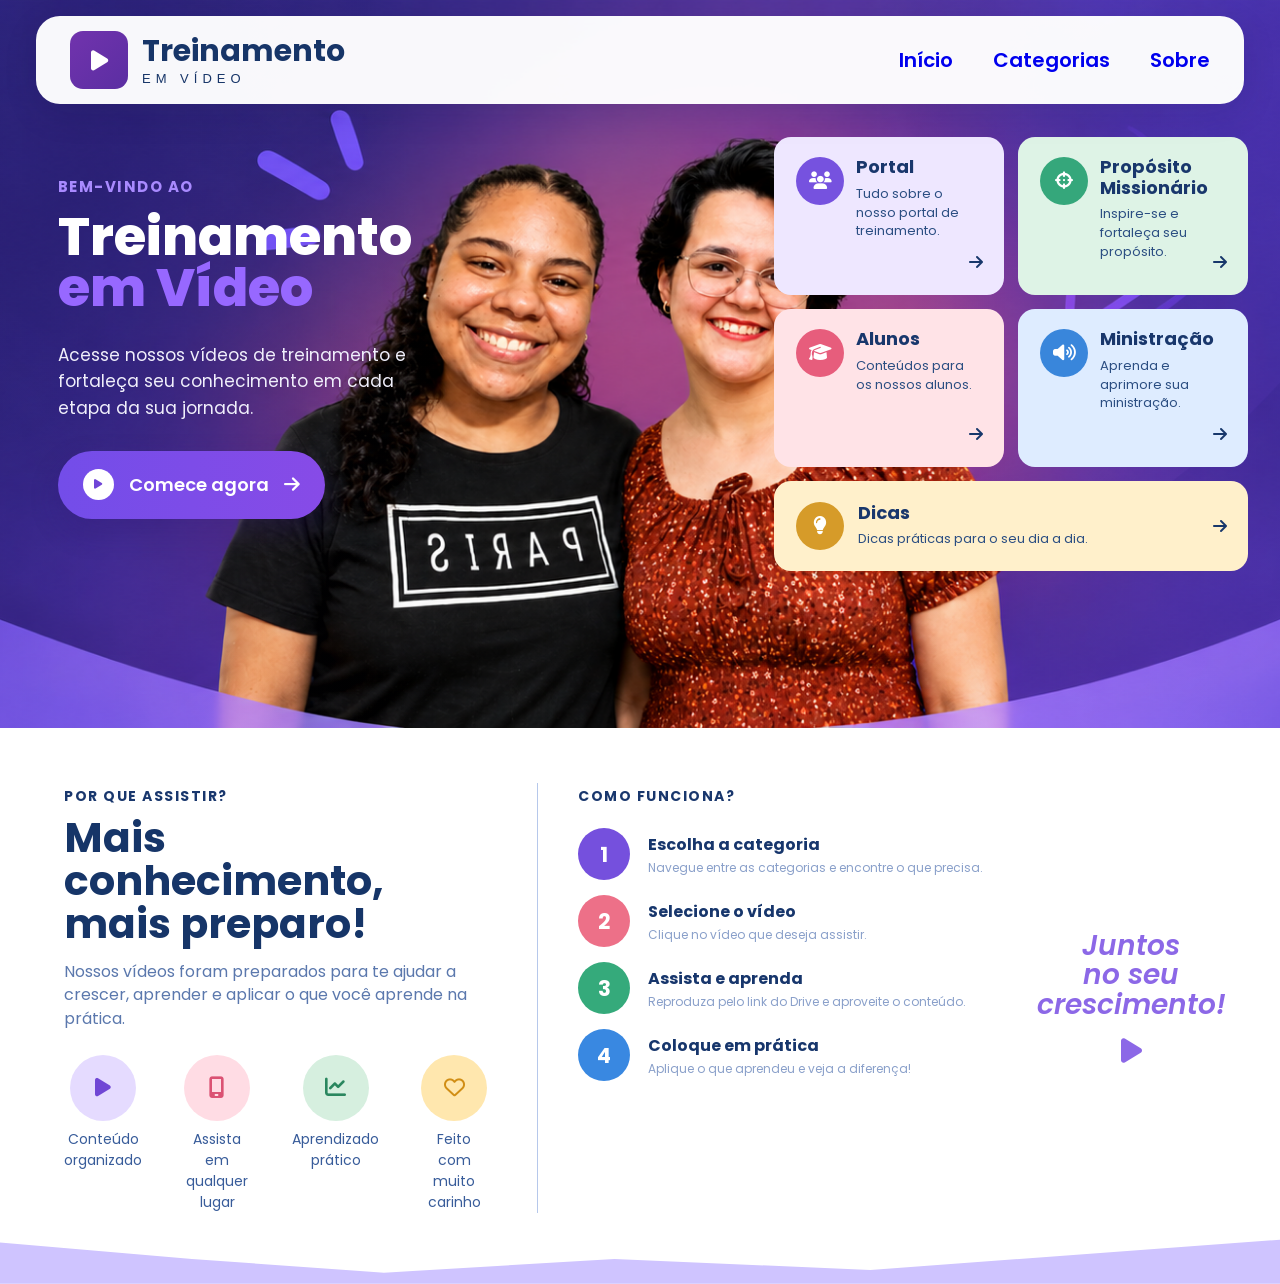
==== commit 0b91f896: "Fixing path" ====
--- a/index.html
+++ b/index.html
@@ -16,7 +16,7 @@
     <link rel="stylesheet" href="https://cdnjs.cloudflare.com/ajax/libs/font-awesome/6.5.2/css/all.min.css">
 
     <!--==============CSS==============-->
-    <link rel="stylesheet" href="/style/style.css">
+    <link rel="stylesheet" href="/style/styles.css">
 </head>
 
 <body>
--- a/style/styles.css
+++ b/style/styles.css
@@ -0,0 +1,564 @@
+
+* {
+    margin: 0;
+    padding: 0;
+    box-sizing: border-box;
+}
+
+html {scroll-behavior: smooth;}
+
+body {
+    font-family: "Poppins", sans-serif;
+    background: #ffffff;
+    color: #173568;
+    overflow-x: hidden;
+}
+
+a {text-decoration: none;}
+
+button,
+input {font-family: inherit;}
+
+/*================HERO================*/
+.hero {
+    position: relative;
+    min-height: 728px;
+    overflow: hidden;
+    background-image: url("/img/background.png");
+    background-repeat: no-repeat;
+    background-position: center center;
+    background-size: cover;
+}
+
+.hero::before {
+    content: "";
+    position: absolute;
+    inset: 0;
+    pointer-events: none;
+    background: linear-gradient(90deg, rgba(30, 18, 83, 0.08), transparent 35%, transparent 65%, rgba(30, 18, 83, 0.05));
+}
+
+/*================HEADER================*/
+.header {
+    position: absolute;
+    z-index: 100;
+    top: 16px;
+    left: 36px;
+    width: calc(100% - 72px);
+    height: 88px;
+    padding: 0 34px;
+    display: flex;
+    align-items: center;
+    background: rgba(255, 255, 255, 0.97);
+    border-radius: 24px;
+    box-shadow: 0 10px 35px rgba(18, 17, 63, 0.10);
+}
+
+.menu {
+    margin-left: auto;
+    display: flex;
+    gap: 40px;
+    font-size: 20px;
+    font-weight: 600;
+}
+
+/*================LOGO================*/
+.logo {
+    display: flex;
+    align-items: center;
+    gap: 14px;
+    min-width: 360px;
+    color: #173568;
+}
+
+.logo-icon {
+    width: 58px;
+    height: 58px;
+    display: flex;
+    align-items: center;
+    justify-content: center;
+    border-radius: 13px;
+    color: white;
+    font-size: 23px;
+    background: linear-gradient(135deg, #7133ad, #5b2ea2);
+}
+
+.logo-text {
+    display: flex;
+    flex-direction: column;
+    line-height: 1;
+}
+
+.logo-text strong {
+    font-size: 30px;
+    font-weight: 700;
+}
+
+.logo-text span {
+    margin-top: 6px;
+    font-size: 13px;
+    letter-spacing: 5px;
+    font-weight: 500;
+}
+
+/*================HERO CONTENT================*/
+.hero-content {
+    position: relative;
+    z-index: 10;
+    min-height: 728px;
+}
+
+/*================TEXTO DO HERO================*/
+.hero-text {
+    position: absolute;
+    z-index: 20;
+    top: 174px;
+    left: 4.5%;
+    width: 31%;
+}
+
+.small-title {
+    color: #a98aff;
+    font-size: 15px;
+    font-weight: 700;
+    letter-spacing: 1.5px;
+}
+
+.hero-text h1 {
+    margin-top: 12px;
+    color: white;
+    font-size: clamp(48px, 4.1vw, 68px);
+    font-weight: 800;
+    line-height: 0.98;
+}
+
+.hero-text h1 span {
+    display: block;
+    color: #9768ff;
+}
+
+.hero-text > p {
+    max-width: 390px;
+    margin-top: 28px;
+    color: #f0effb;
+    font-size: 17px;
+    line-height: 1.55;
+}
+
+/*================BOTÃO PRINCIPAL================*/
+.start-button {
+    width: 267px;
+    height: 68px;
+    margin-top: 30px;
+    padding: 0 25px;
+    display: flex;
+    align-items: center;
+    gap: 15px;
+    color: white;
+    border-radius: 40px;
+    background: linear-gradient(90deg, #734de9, #874be7);
+    font-size: 18px;
+    font-weight: 600;
+    box-shadow: 0 12px 28px rgba(50, 25, 120, 0.30);
+    transition: transform 0.25s ease, box-shadow 0.25s ease;
+}
+
+.start-button:hover {
+    transform: translateY(-3px);
+    box-shadow: 0 17px 35px rgba(50, 25, 120, 0.42);
+}
+
+.button-icon {
+    width: 31px;
+    height: 31px;
+    display: flex;
+    align-items: center;
+    justify-content: center;
+    border-radius: 50%;
+    color: #7045d7;
+    background: white;
+    font-size: 11px;
+}
+
+.start-button > i {margin-left: auto;}
+
+/*================CATEGORIAS================*/
+.categories {
+    position: absolute;
+    z-index: 20;
+    top: 137px;
+    right: 2.5%;
+    width: 37%;
+    display: grid;
+    grid-template-columns: 1fr 1fr;
+    gap: 14px;
+}
+
+/*================CARDS================*/
+.category-card {
+    position: relative;
+    min-height: 158px;
+    padding: 20px 22px;
+    display: grid;
+    grid-template-columns: 48px 1fr;
+    column-gap: 12px;
+    border-radius: 17px;
+    transition: transform 0.25s ease, box-shadow 0.25s ease;
+}
+
+.category-card:hover {
+    transform: translateY(-5px);
+    box-shadow: 0 15px 35px rgba(0, 0, 0, 0.13);
+}
+
+.category-icon {
+    width: 48px;
+    height: 48px;
+    display: flex;
+    align-items: center;
+    justify-content: center;
+    border-radius: 50%;
+    color: white;
+    font-size: 18px;
+}
+
+.category-content h3 {
+    margin-bottom: 7px;
+    color: #19376c;
+    font-size: 18px;
+    line-height: 1.15;
+}
+
+.category-content p {
+    color: #2b4e82;
+    font-size: 13px;
+    line-height: 1.45;
+}
+
+.card-arrow {
+    position: absolute;
+    right: 21px;
+    bottom: 25px;
+    color: #17376b;
+}
+
+/*================CORES DOS CARDS================*/
+.portal {background: #eee7ff;}
+
+.portal .category-icon {background: #7652df;}
+
+.mission {background: #def3e6;}
+
+.mission .category-icon {background: #35a77b;}
+
+.students {background: #ffe3e7;}
+
+.students .category-icon {background: #e75d7c;}
+
+.ministry {background: #deecff;}
+
+.ministry .category-icon {background: #3986db;}
+
+/*================CARD DICAS================*/
+.tips {
+    grid-column: 1 / 3;
+    min-height: 90px;
+    display: flex;
+    align-items: center;
+    gap: 14px;
+    background: #fff0cb;
+}
+
+.tips .category-icon {
+    flex-shrink: 0;
+    background: #d69b29;
+}
+
+.tips .card-arrow {
+    top: 50%;
+    bottom: auto;
+    transform: translateY(-50%);
+}
+
+/*================SEÇÃO INFERIOR================*/
+.information {
+    position: relative;
+    z-index: 2;
+    min-height: 400px;
+    padding: 55px 5% 70px;
+    display: grid;
+    grid-template-columns: 1fr 1.1fr 170px;
+    gap: 50px;
+    background: #ffffff;
+}
+
+.information::after {
+    content: "";
+    position: absolute;
+    z-index: -1;
+    left: 0;
+    right: 0;
+    bottom: -1px;
+    height: 55px;
+    background: #cfc4ff;
+    clip-path:
+        polygon(
+            0 25%,
+            15% 55%,
+            30% 80%,
+            48% 55%,
+            68% 75%,
+            100% 20%,
+            100% 100%,
+            0 100%
+        );
+}
+
+/*================TÍTULOS================*/
+.section-label {
+    color: #19376d;
+    font-size: 14px;
+    font-weight: 700;
+    letter-spacing: 1.5px;
+}
+
+.why-section h2 {
+    margin-top: 8px;
+    color: #163568;
+    font-size: 41px;
+    line-height: 1.05;
+}
+
+.section-description {
+    max-width: 450px;
+    margin-top: 15px;
+    color: #5b78ad;
+    font-size: 16px;
+    line-height: 1.45;
+}
+
+/*================BENEFÍCIOS================*/
+.benefits {
+    margin-top: 25px;
+    display: flex;
+    gap: 42px;
+}
+
+.benefit {
+    color: #385c9a;
+    font-size: 14px;
+    text-align: center;
+}
+
+.benefit-icon {
+    width: 66px;
+    height: 66px;
+    margin: 0 auto 8px;
+    display: flex;
+    align-items: center;
+    justify-content: center;
+    border-radius: 50%;
+    font-size: 21px;
+}
+
+.purple {color: #7046d5; background: #e5dbff;}
+
+.pink {color: #db5273; background: #ffdce4;}
+
+.green {color: #2a875f; background: #d6efdf;}
+
+.yellow {color: #d18e15; background: #ffe7ae;}
+
+/*================COMO FUNCIONA================*/
+.how-section {padding-left: 40px; border-left: 1px solid #b6c8eb;}
+
+.steps {
+    margin-top: 20px;
+    display: flex;
+    flex-direction: column;
+    gap: 15px;
+}
+
+.step {
+    display: flex;
+    align-items: center;
+    gap: 18px;
+}
+
+.step-number {
+    width: 52px;
+    height: 52px;
+    flex-shrink: 0;
+    display: flex;
+    align-items: center;
+    justify-content: center;
+    border-radius: 50%;
+    color: white;
+    font-size: 21px;
+    font-weight: 700;
+}
+
+.purple-bg {background: #7550dd;}
+
+.pink-bg {background: #ed7088;}
+
+.green-bg {background: #35aa7b;}
+
+.blue-bg {background: #3988e1;}
+
+.step-content h3 {color: #17366c; font-size: 16px;}
+
+.step-content p {
+    margin-top: 2px;
+    color: #8aa0ca;
+    font-size: 12px;
+}
+
+/*================FRASE LATERAL================*/
+.growth {
+    display: flex;
+    flex-direction: column;
+    align-items: center;
+    justify-content: center;
+    text-align: center;
+}
+
+.growth-text {
+    color: #8c68e7;
+    font-size: 28px;
+    font-weight: 600;
+    font-style: italic;
+    line-height: 1.05;
+}
+
+.growth > i {
+    margin-top: 18px;
+    color: #8c68e7;
+    font-size: 28px;
+}
+
+/*================MEDIA QUERIES - TABLET================*/
+@media (max-width: 1250px) {
+    .logo {min-width: 280px;}
+    .logo-text strong {font-size: 24px;}
+    .menu {gap: 25px;}
+    .search-box {width: 220px;}
+    .categories {width: 39%;}
+}
+
+/*================MEDIA QUERIES - TABLET================*/
+@media (max-width: 1050px) {
+    .header {
+        left: 15px;
+        width: calc(100% - 30px);
+        padding: 0 20px;
+    }
+
+    .menu {display: none;}
+    .hero {min-height: 850px;}
+    .hero-content {min-height: 850px;}
+    .hero-text {top: 170px; width: 45%;}
+    .categories {width: 44%;}
+}
+
+
+/*================MEDIA QUERIES - CELULAR================*/
+@media (max-width: 760px) {
+
+    .hero {
+        min-height: auto;
+        background-position: center top;
+        background-size: auto 650px;
+        background-color: #332080;
+    }
+
+    .header {
+        position: relative;
+        top: 0;
+        left: 0;
+        width: 100%;
+        height: 75px;
+        padding: 0 18px;
+        border-radius: 0;
+    }
+
+    .logo {min-width: auto;}
+    .logo-icon {width: 44px; height: 44px;}
+    .logo-text strong {font-size: 18px;}
+    .logo-text span {font-size: 8px; letter-spacing: 3px;}
+    .menu {display: none;}
+    .header-right {gap: 8px;}
+
+    .search-box {
+        width: 42px;
+        height: 42px;
+        padding: 0;
+        justify-content: center;
+    }
+
+    .search-box input {display: none;}
+    .profile-button {width: 42px; height: 42px;}
+
+    /*================HERO CONTENT MOBILE================*/
+    .hero-content {min-height: auto; padding: 50px 20px 50px;}
+
+    .hero-text {
+        position: relative;
+        top: auto;
+        left: auto;
+        width: 100%;
+        text-align: center;
+    }
+
+    .hero-text h1 {font-size: 45px;}
+    .hero-text > p {margin-left: auto; margin-right: auto;}
+    .start-button {margin-left: auto; margin-right: auto;}
+
+    /*================CATEGORIAS MOBILE================*/
+    .categories {
+        position: relative;
+        top: auto;
+        right: auto;
+        width: 100%;
+        margin-top: 50px;
+        grid-template-columns: 1fr;
+    }
+
+    .tips {grid-column: auto;}
+
+    /*================INFORMAÇÕES================*/
+    .information {
+        padding: 45px 25px 80px;
+        grid-template-columns: 1fr;
+        gap: 40px;
+    }
+
+    .why-section h2 {font-size: 34px;}
+
+    .benefits {
+        display: grid;
+        grid-template-columns: 1fr 1fr;
+        gap: 25px;
+    }
+
+    .how-section {
+        padding-left: 0;
+        padding-top: 30px;
+        border-left: none;
+    }
+
+    .growth {display: none;}
+}
+
+/*================CELULAR PEQUENO================*/
+@media (max-width: 480px) {
+    .hero {background-size: auto 560px;}
+    .logo-text strong {font-size: 16px;}
+    .logo-text span {font-size: 7px;}
+    .hero-text h1 {font-size: 39px;}
+    .category-card {min-height: 140px;}
+    .category-content h3 {font-size: 16px;}
+    .category-content p {font-size: 11px;}
+    .tips {min-height: 85px;}
+    .benefits {gap: 18px;}
+}
